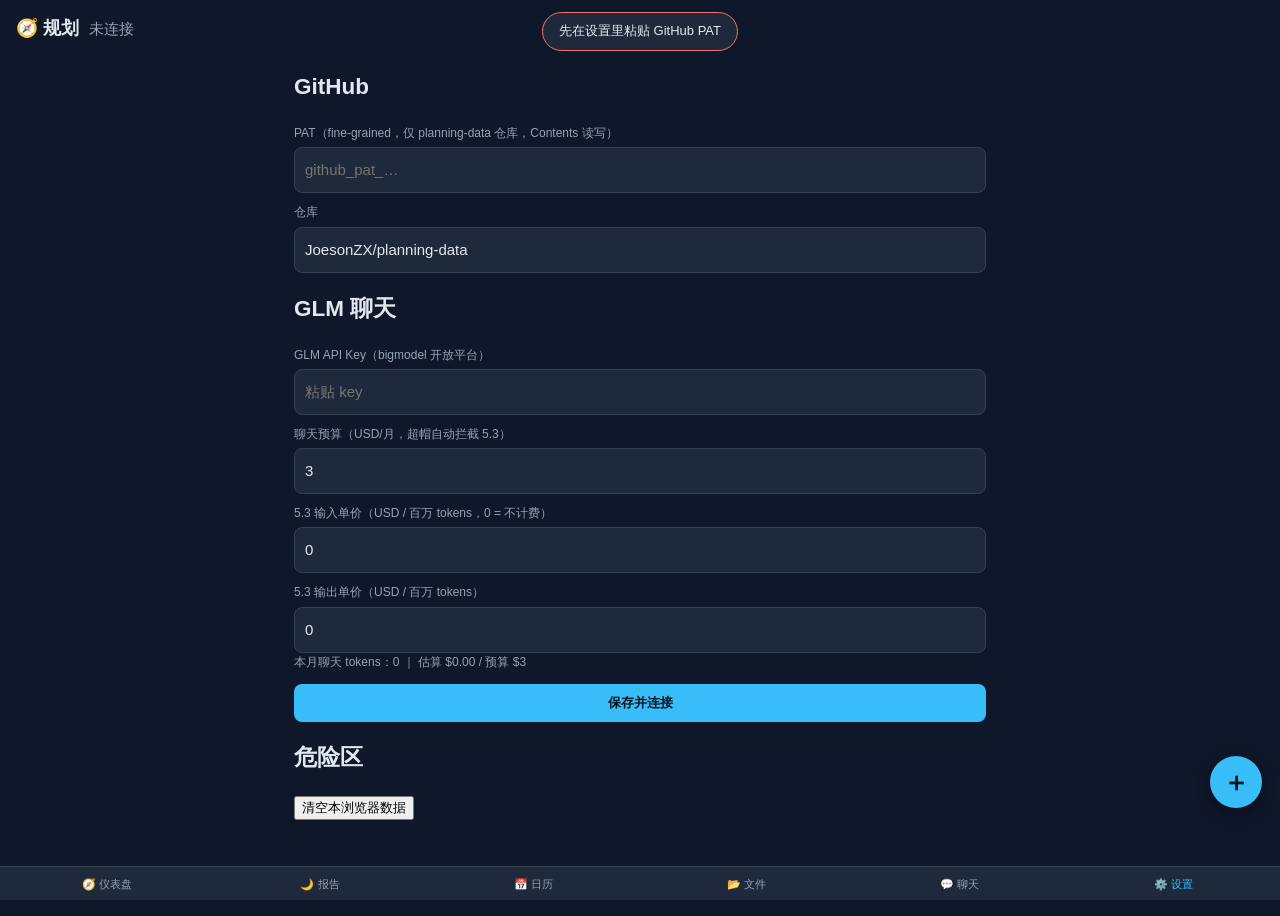
==== index.html @ 9f73b0a9 "planning-app v2: PWA frontend (dashboard/reports/calendar/files/inbox/chat, GitHub API data layer)" ====
<!DOCTYPE html>
<html lang="zh-CN">
<head>
<meta charset="utf-8">
<meta name="viewport" content="width=device-width, initial-scale=1, viewport-fit=cover">
<meta http-equiv="Content-Security-Policy"
      content="default-src 'self'; connect-src 'self' https://api.github.com https://open.bigmodel.cn; img-src 'self' data:; style-src 'self'; script-src 'self'">
<meta name="theme-color" content="#0f172a">
<link rel="manifest" href="manifest.webmanifest">
<link rel="icon" href="icons/icon-192.png">
<title>规划</title>
<link rel="stylesheet" href="style.css">
</head>
<body>
<header>
  <h1>🧭 规划</h1>
  <span id="conn" class="dim">未连接</span>
</header>

<main>
  <section id="view-dashboard" class="view"><div id="dash-body" class="md"></div></section>

  <section id="view-reports" class="view">
    <div id="report-chips"></div>
    <div id="report-body" class="md"></div>
  </section>

  <section id="view-calendar" class="view"><div id="cal-body"></div></section>

  <section id="view-files" class="view">
    <div id="file-list"></div>
  </section>

  <section id="view-chat" class="view chat">
    <div class="chat-bar">
      <select id="chat-model">
        <option value="glm-5.3">GLM-5.3</option>
        <option value="glm-5.3-flash">GLM-5.3-flash（免费）</option>
      </select>
      <label class="think"><input type="checkbox" id="chat-thinking"> 思考</label>
      <button id="chat-clear" class="mini">清空</button>
    </div>
    <div id="chat-usage" class="dim small"></div>
    <div id="chat-status" class="dim small"></div>
    <div id="chat-messages"></div>
    <div class="chat-input-row">
      <textarea id="chat-input" rows="1" placeholder="问点什么…（Enter 发送）"></textarea>
      <button id="chat-send">↑</button>
    </div>
  </section>

  <section id="view-settings" class="view">
    <h2>GitHub</h2>
    <label>PAT（fine-grained，仅 planning-data 仓库，Contents 读写）</label>
    <input id="set-pat" type="password" placeholder="github_pat_…">
    <label>仓库</label>
    <input id="set-repo" type="text">
    <h2>GLM 聊天</h2>
    <label>GLM API Key（bigmodel 开放平台）</label>
    <input id="set-glm" type="password" placeholder="粘贴 key">
    <label>聊天预算（USD/月，超帽自动拦截 5.3）</label>
    <input id="set-budget" type="number" step="0.5">
    <label>5.3 输入单价（USD / 百万 tokens，0 = 不计费）</label>
    <input id="set-pricein" type="number" step="0.001">
    <label>5.3 输出单价（USD / 百万 tokens）</label>
    <input id="set-priceout" type="number" step="0.001">
    <div id="set-usage" class="dim small"></div>
    <button id="btn-save-settings" class="primary">保存并连接</button>
    <h2>危险区</h2>
    <button id="btn-clear-local">清空本浏览器数据</button>
  </section>
</main>

<button id="fab" title="随手记">＋</button>

<div id="capture-sheet" class="sheet">
  <h3>随手记 → inbox</h3>
  <textarea id="capture-input" rows="3" placeholder="想到什么写什么，周日自动分拣"></textarea>
  <label class="row"><input type="checkbox" id="capture-task" checked> 任务格式（- [ ]）</label>
  <div class="row">
    <button id="capture-cancel">取消</button>
    <button id="capture-save" class="primary">记下</button>
  </div>
</div>

<div id="file-viewer" class="overlay">
  <div class="filebar">
    <button id="btn-close-file">←</button>
    <strong id="file-title"></strong>
    <button id="btn-edit">编辑</button>
  </div>
  <div id="file-body" class="md"></div>
  <textarea id="file-editor" rows="14" class="hidden"></textarea>
  <button id="btn-save" class="primary hidden">保存到 GitHub</button>
</div>

<div id="toast"></div>
<div id="loading"></div>

<nav>
  <button class="tab-btn active" data-tab="dashboard">🧭 仪表盘</button>
  <button class="tab-btn" data-tab="reports">🌙 报告</button>
  <button class="tab-btn" data-tab="calendar">📅 日历</button>
  <button class="tab-btn" data-tab="files">📂 文件</button>
  <button class="tab-btn" data-tab="chat">💬 聊天</button>
  <button class="tab-btn" data-tab="settings">⚙️ 设置</button>
</nav>

<script type="module" src="js/app.js"></script>
</body>
</html>
---- style.css ----
/* planning-app — 深色移动优先 */
:root {
  --bg: #0f172a; --card: #1e293b; --line: #334155;
  --fg: #e2e8f0; --dim: #94a3b8; --accent: #38bdf8; --ok: #4ade80;
}
* { box-sizing: border-box; -webkit-tap-highlight-color: transparent; }
body {
  margin: 0; background: var(--bg); color: var(--fg);
  font: 15px/1.6 -apple-system, "PingFang SC", "Microsoft YaHei", sans-serif;
  padding-bottom: 76px;
}
header {
  display: flex; align-items: baseline; gap: 10px;
  padding: 14px 16px 8px; position: sticky; top: 0; background: var(--bg); z-index: 5;
}
header h1 { font-size: 18px; margin: 0; }
main { padding: 0 14px 20px; max-width: 720px; margin: 0 auto; }
.view { display: none; }
.view.active { display: block; }
.dim { color: var(--dim); }
.small { font-size: 12px; }
.hidden { display: none !important; }

/* 底部导航 */
nav {
  position: fixed; bottom: 0; left: 0; right: 0; display: flex;
  background: var(--card); border-top: 1px solid var(--line);
  padding-bottom: env(safe-area-inset-bottom); z-index: 10;
}
.tab-btn {
  flex: 1; background: none; border: 0; color: var(--dim); font-size: 11px;
  padding: 10px 0 8px; cursor: pointer;
}
.tab-btn.active { color: var(--accent); }

/* md 渲染 */
.md h1 { font-size: 20px; border-bottom: 1px solid var(--line); padding-bottom: 8px; }
.md h2 { font-size: 17px; margin: 18px 0 6px; color: var(--accent); }
.md h3 { font-size: 15px; margin: 12px 0 4px; }
.md blockquote {
  margin: 8px 0; padding: 6px 12px; border-left: 3px solid var(--accent);
  background: var(--card); border-radius: 6px; color: var(--dim); font-size: 13px;
}
.md table { width: 100%; border-collapse: collapse; font-size: 13px; margin: 8px 0; }
.md th, .md td { border: 1px solid var(--line); padding: 4px 8px; }
.md code { background: var(--card); padding: 1px 5px; border-radius: 4px; font-size: 13px; }
.md a { color: var(--accent); }
.cb { display: flex; gap: 8px; align-items: flex-start; padding: 4px 0; cursor: pointer; }
.cb input { margin-top: 4px; accent-color: var(--ok); }
.cb .done { text-decoration: line-through; color: var(--dim); }
ul, ol { margin: 6px 0; padding-left: 22px; }

/* 报告 chips */
#report-chips { display: flex; gap: 8px; overflow-x: auto; padding: 10px 0; }
.chip {
  white-space: nowrap; background: var(--card); color: var(--fg);
  border: 1px solid var(--line); border-radius: 16px; padding: 6px 14px; font-size: 13px;
}
.chip.active { border-color: var(--accent); color: var(--accent); }

/* 日历 */
.cal-row {
  display: flex; gap: 10px; align-items: baseline; padding: 10px 4px;
  border-bottom: 1px solid var(--line);
}
.cal-row .rel { color: var(--accent); font-weight: 600; min-width: 52px; font-size: 13px; }
.cal-row .cal-text { flex: 1; font-size: 14px; }
.cal-row.past { opacity: 0.45; }
.cal-row.past .rel { color: var(--dim); }

/* 文件 */
#file-list h3 { margin: 16px 0 6px; font-size: 14px; color: var(--dim); }
.file-link {
  display: block; width: 100%; text-align: left; background: var(--card);
  border: 1px solid var(--line); border-radius: 8px; padding: 10px 12px;
  margin: 6px 0; color: var(--fg); font-size: 14px;
}
#file-viewer {
  display: none; position: fixed; inset: 0; background: var(--bg); z-index: 20;
  overflow-y: auto; padding: 12px 14px 90px;
}
#file-viewer.on { display: block; }
.filebar { display: flex; align-items: center; gap: 10px; margin-bottom: 10px; }
.filebar strong { flex: 1; font-size: 14px; }
#file-editor { width: 100%; background: var(--card); color: var(--fg);
  border: 1px solid var(--line); border-radius: 8px; padding: 10px; font: 13px/1.5 monospace; }

/* 聊天 */
.view.chat { display: none; }
.view.chat.active { display: flex; flex-direction: column; min-height: calc(100vh - 140px); }
.chat-bar { display: flex; gap: 10px; align-items: center; margin-bottom: 4px; }
.chat-bar select { background: var(--card); color: var(--fg); border: 1px solid var(--line);
  border-radius: 6px; padding: 4px; }
.think { font-size: 13px; color: var(--dim); display: flex; gap: 4px; align-items: center; }
#chat-messages { flex: 1; overflow-y: auto; padding: 8px 0; }
.msg { margin: 8px 0; display: flex; flex-direction: column; }
.msg.user { align-items: flex-end; }
.msg .bubble {
  background: var(--card); border-radius: 10px; padding: 8px 12px;
  max-width: 88%; font-size: 14px; white-space: pre-wrap;
}
.msg.assistant .bubble { border-left: 3px solid var(--accent); }
.mini { background: none; border: 1px solid var(--line); color: var(--dim);
  border-radius: 12px; font-size: 11px; padding: 2px 8px; margin-top: 4px; }
.chat-input-row { display: flex; gap: 8px; padding: 8px 0; }
#chat-input { flex: 1; background: var(--card); color: var(--fg); border: 1px solid var(--line);
  border-radius: 10px; padding: 10px; font: 14px/1.4 inherit; resize: none; }
#chat-send { width: 44px; border-radius: 10px; border: 0; background: var(--accent);
  color: #04141f; font-size: 18px; font-weight: 700; }

/* 表单 */
label { display: block; font-size: 12px; color: var(--dim); margin: 10px 0 4px; }
input[type="text"], input[type="password"], input[type="number"], textarea {
  width: 100%; background: var(--card); color: var(--fg);
  border: 1px solid var(--line); border-radius: 8px; padding: 10px; font: inherit;
}
button.primary {
  background: var(--accent); color: #04141f; font-weight: 700;
  border: 0; border-radius: 8px; padding: 10px 16px; margin-top: 12px; width: 100%;
}
.row { display: flex; gap: 10px; align-items: center; margin-top: 10px; }

/* FAB 与捕获面板 */
#fab {
  position: fixed; right: 18px; bottom: 92px; width: 52px; height: 52px;
  border-radius: 50%; border: 0; background: var(--accent); color: #04141f;
  font-size: 26px; font-weight: 700; z-index: 9; box-shadow: 0 4px 14px rgba(0,0,0,.4);
}
.sheet {
  display: none; position: fixed; left: 0; right: 0; bottom: 0; z-index: 15;
  background: var(--card); border-radius: 16px 16px 0 0; padding: 18px 16px 28px;
}
.sheet.on { display: block; }

/* toast 与 loading */
#toast {
  position: fixed; left: 50%; transform: translateX(-50%) translateY(-60px);
  top: 12px; background: var(--card); border: 1px solid var(--ok); color: var(--fg);
  padding: 8px 16px; border-radius: 20px; font-size: 13px; z-index: 30;
  transition: transform .25s; max-width: 90vw;
}
#toast.show { transform: translateX(-50%) translateY(0); }
#toast.err { border-color: #f87171; }
#loading {
  position: fixed; top: 0; left: 0; right: 0; height: 2px; z-index: 40;
  background: linear-gradient(90deg, transparent, var(--accent), transparent);
  background-size: 40% 100%; background-repeat: no-repeat;
  animation: slide 1s infinite linear; display: none;
}
#loading.on { display: block; }
@keyframes slide { from { background-position: -40% 0; } to { background-position: 140% 0; } }
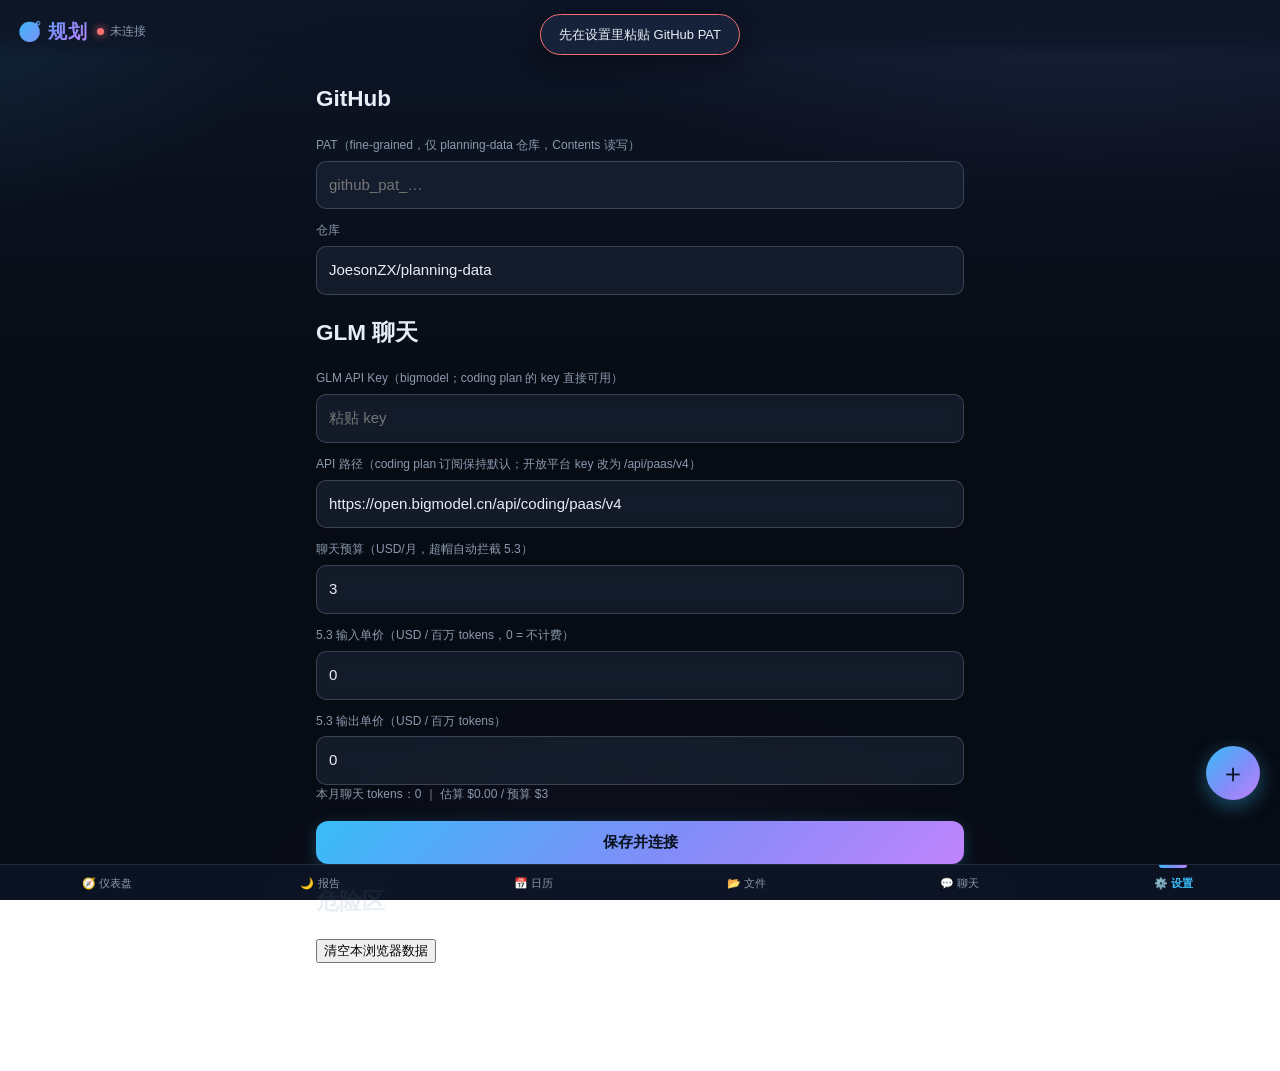
==== commit a97529d9: "v2.1: visual overhaul (glassmorphism), coding-plan API base URL setting, connection status" ====
--- a/index.html
+++ b/index.html
@@ -56,8 +56,10 @@
     <label>仓库</label>
     <input id="set-repo" type="text">
     <h2>GLM 聊天</h2>
-    <label>GLM API Key（bigmodel 开放平台）</label>
+    <label>GLM API Key（bigmodel；coding plan 的 key 直接可用）</label>
     <input id="set-glm" type="password" placeholder="粘贴 key">
+    <label>API 路径（coding plan 订阅保持默认；开放平台 key 改为 /api/paas/v4）</label>
+    <input id="set-glmbase" type="text">
     <label>聊天预算（USD/月，超帽自动拦截 5.3）</label>
     <input id="set-budget" type="number" step="0.5">
     <label>5.3 输入单价（USD / 百万 tokens，0 = 不计费）</label>
--- a/style.css
+++ b/style.css
@@ -1,151 +1,248 @@
-/* planning-app — 深色移动优先 */
+/* planning-app — 深色玻璃拟态 · 移动优先 */
 :root {
-  --bg: #0f172a; --card: #1e293b; --line: #334155;
-  --fg: #e2e8f0; --dim: #94a3b8; --accent: #38bdf8; --ok: #4ade80;
+  --bg0: #070b14; --bg1: #0d1526;
+  --card: rgba(30, 41, 59, 0.55); --card-solid: #16213a;
+  --line: rgba(148, 163, 184, 0.16); --line-strong: rgba(148, 163, 184, 0.3);
+  --fg: #e8edf5; --dim: #8b99ad;
+  --a1: #38bdf8; --a2: #818cf8; --a3: #c084fc;
+  --grad: linear-gradient(135deg, var(--a1), var(--a2) 55%, var(--a3));
+  --ok: #34d399; --bad: #f87171;
+  --r: 14px;
 }
 * { box-sizing: border-box; -webkit-tap-highlight-color: transparent; }
+html { scroll-behavior: smooth; }
 body {
-  margin: 0; background: var(--bg); color: var(--fg);
-  font: 15px/1.6 -apple-system, "PingFang SC", "Microsoft YaHei", sans-serif;
-  padding-bottom: 76px;
-}
+  margin: 0; color: var(--fg);
+  font: 15px/1.65 -apple-system, "PingFang SC", "Microsoft YaHei", sans-serif;
+  background:
+    radial-gradient(1000px 500px at 85% -10%, rgba(129, 140, 248, 0.14), transparent 60%),
+    radial-gradient(800px 420px at -10% 0%, rgba(56, 189, 248, 0.12), transparent 55%),
+    radial-gradient(700px 500px at 50% 110%, rgba(192, 132, 252, 0.08), transparent 60%),
+    linear-gradient(180deg, var(--bg1), var(--bg0) 45%);
+  background-attachment: fixed;
+  min-height: 100vh;
+  padding-bottom: 84px;
+  -webkit-font-smoothing: antialiased;
+}
+
+/* ---------- 头部 ---------- */
 header {
-  display: flex; align-items: baseline; gap: 10px;
-  padding: 14px 16px 8px; position: sticky; top: 0; background: var(--bg); z-index: 5;
-}
-header h1 { font-size: 18px; margin: 0; }
-main { padding: 0 14px 20px; max-width: 720px; margin: 0 auto; }
+  display: flex; align-items: center; gap: 10px;
+  padding: 16px 18px 10px; position: sticky; top: 0; z-index: 5;
+  background: linear-gradient(180deg, rgba(13, 21, 38, 0.95), rgba(13, 21, 38, 0.75) 70%, transparent);
+  backdrop-filter: blur(12px); -webkit-backdrop-filter: blur(12px);
+}
+header h1 {
+  font-size: 19px; margin: 0; letter-spacing: 0.5px;
+  background: var(--grad); -webkit-background-clip: text; background-clip: text; color: transparent;
+}
+#conn { font-size: 12px; display: flex; align-items: center; gap: 6px; }
+#conn::before {
+  content: ''; width: 7px; height: 7px; border-radius: 50%; background: var(--bad);
+  box-shadow: 0 0 8px var(--bad);
+}
+#conn.on { color: var(--ok); }
+#conn.on::before { background: var(--ok); box-shadow: 0 0 8px var(--ok); }
+
+/* ---------- 布局 ---------- */
+main { padding: 4px 16px 24px; max-width: 680px; margin: 0 auto; }
 .view { display: none; }
-.view.active { display: block; }
+.view.active { display: block; animation: fadeUp 0.25s ease; }
+.view.chat.active { display: flex; flex-direction: column; min-height: calc(100vh - 150px); }
 .dim { color: var(--dim); }
 .small { font-size: 12px; }
 .hidden { display: none !important; }
-
-/* 底部导航 */
+@keyframes fadeUp { from { opacity: 0; transform: translateY(6px); } to { opacity: 1; transform: none; } }
+
+/* ---------- md 渲染 ---------- */
+.md h1 {
+  font-size: 21px; margin: 6px 0 14px; padding-bottom: 10px;
+  border-bottom: 1px solid var(--line); letter-spacing: 0.3px;
+}
+.md h2 {
+  font-size: 16px; margin: 20px 0 8px; padding: 6px 12px;
+  background: linear-gradient(90deg, rgba(56, 189, 248, 0.12), transparent 80%);
+  border-left: 3px solid var(--a1); border-radius: 0 8px 8px 0;
+}
+.md h3 { font-size: 14px; margin: 12px 0 4px; color: var(--a1); }
+.md blockquote {
+  margin: 10px 0; padding: 8px 14px; font-size: 13px; color: var(--dim);
+  background: rgba(148, 163, 184, 0.06); border-radius: 10px;
+}
+.md table { width: 100%; border-collapse: collapse; font-size: 13px; margin: 10px 0; border-radius: 10px; overflow: hidden; }
+.md th { background: rgba(56, 189, 248, 0.1); color: var(--a1); font-weight: 600; }
+.md th, .md td { border: 1px solid var(--line); padding: 6px 10px; }
+.md tr:nth-child(even) td { background: rgba(148, 163, 184, 0.04); }
+.md code {
+  background: rgba(148, 163, 184, 0.12); padding: 1px 6px; border-radius: 5px;
+  font-size: 12.5px; font-family: ui-monospace, monospace; color: var(--a3);
+}
+.md a { color: var(--a1); text-decoration: none; border-bottom: 1px dashed rgba(56, 189, 248, 0.5); }
+.md p { margin: 8px 0; }
+.cb {
+  display: flex; gap: 10px; align-items: flex-start; padding: 7px 10px; margin: 3px 0;
+  cursor: pointer; border-radius: 10px; transition: background 0.15s;
+}
+.cb:hover { background: rgba(148, 163, 184, 0.07); }
+.cb input { margin-top: 4px; accent-color: var(--ok); width: 16px; height: 16px; flex: none; }
+.cb .done { text-decoration: line-through; color: var(--dim); }
+ul, ol { margin: 6px 0; padding-left: 22px; }
+li { margin: 3px 0; }
+
+/* ---------- 报告 chips ---------- */
+#report-chips { display: flex; gap: 8px; overflow-x: auto; padding: 12px 2px; scrollbar-width: none; }
+#report-chips::-webkit-scrollbar { display: none; }
+.chip {
+  white-space: nowrap; cursor: pointer; font-size: 13px; padding: 7px 16px;
+  background: var(--card); color: var(--fg); border: 1px solid var(--line-strong);
+  border-radius: 999px; transition: all 0.15s; backdrop-filter: blur(8px);
+}
+.chip.active {
+  background: var(--grad); color: #07101d; font-weight: 700; border-color: transparent;
+  box-shadow: 0 2px 12px rgba(56, 189, 248, 0.35);
+}
+
+/* ---------- 日历 ---------- */
+.cal-row {
+  display: flex; gap: 12px; align-items: center; padding: 12px 14px; margin: 8px 0;
+  background: var(--card); border: 1px solid var(--line); border-radius: var(--r);
+  backdrop-filter: blur(8px);
+}
+.cal-row .rel {
+  color: #07101d; font-weight: 800; font-size: 12px; min-width: 56px; text-align: center;
+  padding: 4px 0; border-radius: 8px; background: var(--grad); flex: none;
+}
+.cal-row .cal-text { flex: 1; font-size: 14px; }
+.cal-row .dim { font-size: 11px; flex: none; }
+.cal-row.past { opacity: 0.42; }
+.cal-row.past .rel { background: var(--line-strong); color: var(--dim); }
+
+/* ---------- 文件 ---------- */
+#file-list h3 { margin: 20px 0 8px; font-size: 13px; color: var(--dim); letter-spacing: 1px; }
+.file-link {
+  display: block; width: 100%; text-align: left; cursor: pointer;
+  background: var(--card); border: 1px solid var(--line); border-radius: 12px;
+  padding: 12px 14px; margin: 7px 0; color: var(--fg); font-size: 14px;
+  transition: border-color 0.15s, transform 0.1s; backdrop-filter: blur(8px);
+}
+.file-link:hover, .file-link:active { border-color: var(--a1); transform: translateY(-1px); }
+#file-viewer {
+  display: none; position: fixed; inset: 0; z-index: 20;
+  background: linear-gradient(180deg, var(--bg1), var(--bg0));
+  overflow-y: auto; padding: 12px 16px 90px;
+}
+#file-viewer.on { display: block; }
+.filebar { display: flex; align-items: center; gap: 10px; margin-bottom: 12px; position: sticky; top: 0; }
+.filebar strong { flex: 1; font-size: 13px; color: var(--dim); overflow: hidden; text-overflow: ellipsis; white-space: nowrap; }
+#file-editor {
+  width: 100%; background: var(--card-solid); color: var(--fg);
+  border: 1px solid var(--line-strong); border-radius: 12px; padding: 12px;
+  font: 13px/1.6 ui-monospace, monospace;
+}
+
+/* ---------- 聊天 ---------- */
+.chat-bar { display: flex; gap: 12px; align-items: center; margin-bottom: 6px; }
+.chat-bar select {
+  background: var(--card-solid); color: var(--fg); border: 1px solid var(--line-strong);
+  border-radius: 10px; padding: 6px 10px; font-size: 13px;
+}
+.think { font-size: 13px; color: var(--dim); display: flex; gap: 5px; align-items: center; margin: 0; }
+.think input { accent-color: var(--a1); }
+#chat-messages { flex: 1; overflow-y: auto; padding: 10px 0; }
+.msg { margin: 10px 0; display: flex; flex-direction: column; }
+.msg.user { align-items: flex-end; }
+.msg .bubble {
+  background: var(--card); border: 1px solid var(--line); border-radius: 4px 16px 16px 16px;
+  padding: 10px 14px; max-width: 90%; font-size: 14px; white-space: pre-wrap;
+  backdrop-filter: blur(8px);
+}
+.msg.user .bubble {
+  background: var(--grad); color: #07101d; font-weight: 500;
+  border: 0; border-radius: 16px 4px 16px 16px; white-space: pre-wrap;
+}
+.msg.assistant .bubble { border-left: 3px solid var(--a1); }
+.mini {
+  background: none; border: 1px solid var(--line-strong); color: var(--dim);
+  border-radius: 999px; font-size: 11px; padding: 3px 10px; margin-top: 5px; cursor: pointer;
+}
+.mini:active { color: var(--a1); border-color: var(--a1); }
+.chat-input-row { display: flex; gap: 8px; padding: 10px 0 4px; }
+#chat-input {
+  flex: 1; background: var(--card-solid); color: var(--fg); border: 1px solid var(--line-strong);
+  border-radius: 14px; padding: 11px 14px; font: 14px/1.4 inherit; resize: none;
+}
+#chat-input:focus, input:focus, textarea:focus, select:focus {
+  outline: none; border-color: var(--a1); box-shadow: 0 0 0 3px rgba(56, 189, 248, 0.15);
+}
+#chat-send {
+  width: 46px; border-radius: 14px; border: 0; cursor: pointer;
+  background: var(--grad); color: #07101d; font-size: 18px; font-weight: 800;
+}
+
+/* ---------- 表单 ---------- */
+label { display: block; font-size: 12px; color: var(--dim); margin: 12px 0 5px; }
+input[type="text"], input[type="password"], input[type="number"], textarea {
+  width: 100%; background: var(--card); color: var(--fg);
+  border: 1px solid var(--line-strong); border-radius: 10px; padding: 11px 12px; font: inherit;
+  backdrop-filter: blur(8px);
+}
+button.primary {
+  background: var(--grad); color: #07101d; font-weight: 800; cursor: pointer;
+  border: 0; border-radius: 12px; padding: 12px 18px; margin-top: 16px; width: 100%;
+  font-size: 15px; transition: transform 0.1s, box-shadow 0.15s;
+  box-shadow: 0 4px 16px rgba(56, 189, 248, 0.25);
+}
+button.primary:active { transform: scale(0.98); }
+.row { display: flex; gap: 10px; align-items: center; margin-top: 12px; }
+
+/* ---------- 底部导航 ---------- */
 nav {
   position: fixed; bottom: 0; left: 0; right: 0; display: flex;
-  background: var(--card); border-top: 1px solid var(--line);
+  background: rgba(13, 21, 38, 0.88); border-top: 1px solid var(--line);
+  backdrop-filter: blur(16px); -webkit-backdrop-filter: blur(16px);
   padding-bottom: env(safe-area-inset-bottom); z-index: 10;
+  max-width: 100%;
 }
 .tab-btn {
   flex: 1; background: none; border: 0; color: var(--dim); font-size: 11px;
-  padding: 10px 0 8px; cursor: pointer;
-}
-.tab-btn.active { color: var(--accent); }
-
-/* md 渲染 */
-.md h1 { font-size: 20px; border-bottom: 1px solid var(--line); padding-bottom: 8px; }
-.md h2 { font-size: 17px; margin: 18px 0 6px; color: var(--accent); }
-.md h3 { font-size: 15px; margin: 12px 0 4px; }
-.md blockquote {
-  margin: 8px 0; padding: 6px 12px; border-left: 3px solid var(--accent);
-  background: var(--card); border-radius: 6px; color: var(--dim); font-size: 13px;
-}
-.md table { width: 100%; border-collapse: collapse; font-size: 13px; margin: 8px 0; }
-.md th, .md td { border: 1px solid var(--line); padding: 4px 8px; }
-.md code { background: var(--card); padding: 1px 5px; border-radius: 4px; font-size: 13px; }
-.md a { color: var(--accent); }
-.cb { display: flex; gap: 8px; align-items: flex-start; padding: 4px 0; cursor: pointer; }
-.cb input { margin-top: 4px; accent-color: var(--ok); }
-.cb .done { text-decoration: line-through; color: var(--dim); }
-ul, ol { margin: 6px 0; padding-left: 22px; }
-
-/* 报告 chips */
-#report-chips { display: flex; gap: 8px; overflow-x: auto; padding: 10px 0; }
-.chip {
-  white-space: nowrap; background: var(--card); color: var(--fg);
-  border: 1px solid var(--line); border-radius: 16px; padding: 6px 14px; font-size: 13px;
-}
-.chip.active { border-color: var(--accent); color: var(--accent); }
-
-/* 日历 */
-.cal-row {
-  display: flex; gap: 10px; align-items: baseline; padding: 10px 4px;
-  border-bottom: 1px solid var(--line);
-}
-.cal-row .rel { color: var(--accent); font-weight: 600; min-width: 52px; font-size: 13px; }
-.cal-row .cal-text { flex: 1; font-size: 14px; }
-.cal-row.past { opacity: 0.45; }
-.cal-row.past .rel { color: var(--dim); }
-
-/* 文件 */
-#file-list h3 { margin: 16px 0 6px; font-size: 14px; color: var(--dim); }
-.file-link {
-  display: block; width: 100%; text-align: left; background: var(--card);
-  border: 1px solid var(--line); border-radius: 8px; padding: 10px 12px;
-  margin: 6px 0; color: var(--fg); font-size: 14px;
-}
-#file-viewer {
-  display: none; position: fixed; inset: 0; background: var(--bg); z-index: 20;
-  overflow-y: auto; padding: 12px 14px 90px;
-}
-#file-viewer.on { display: block; }
-.filebar { display: flex; align-items: center; gap: 10px; margin-bottom: 10px; }
-.filebar strong { flex: 1; font-size: 14px; }
-#file-editor { width: 100%; background: var(--card); color: var(--fg);
-  border: 1px solid var(--line); border-radius: 8px; padding: 10px; font: 13px/1.5 monospace; }
-
-/* 聊天 */
-.view.chat { display: none; }
-.view.chat.active { display: flex; flex-direction: column; min-height: calc(100vh - 140px); }
-.chat-bar { display: flex; gap: 10px; align-items: center; margin-bottom: 4px; }
-.chat-bar select { background: var(--card); color: var(--fg); border: 1px solid var(--line);
-  border-radius: 6px; padding: 4px; }
-.think { font-size: 13px; color: var(--dim); display: flex; gap: 4px; align-items: center; }
-#chat-messages { flex: 1; overflow-y: auto; padding: 8px 0; }
-.msg { margin: 8px 0; display: flex; flex-direction: column; }
-.msg.user { align-items: flex-end; }
-.msg .bubble {
-  background: var(--card); border-radius: 10px; padding: 8px 12px;
-  max-width: 88%; font-size: 14px; white-space: pre-wrap;
-}
-.msg.assistant .bubble { border-left: 3px solid var(--accent); }
-.mini { background: none; border: 1px solid var(--line); color: var(--dim);
-  border-radius: 12px; font-size: 11px; padding: 2px 8px; margin-top: 4px; }
-.chat-input-row { display: flex; gap: 8px; padding: 8px 0; }
-#chat-input { flex: 1; background: var(--card); color: var(--fg); border: 1px solid var(--line);
-  border-radius: 10px; padding: 10px; font: 14px/1.4 inherit; resize: none; }
-#chat-send { width: 44px; border-radius: 10px; border: 0; background: var(--accent);
-  color: #04141f; font-size: 18px; font-weight: 700; }
-
-/* 表单 */
-label { display: block; font-size: 12px; color: var(--dim); margin: 10px 0 4px; }
-input[type="text"], input[type="password"], input[type="number"], textarea {
-  width: 100%; background: var(--card); color: var(--fg);
-  border: 1px solid var(--line); border-radius: 8px; padding: 10px; font: inherit;
-}
-button.primary {
-  background: var(--accent); color: #04141f; font-weight: 700;
-  border: 0; border-radius: 8px; padding: 10px 16px; margin-top: 12px; width: 100%;
-}
-.row { display: flex; gap: 10px; align-items: center; margin-top: 10px; }
-
-/* FAB 与捕获面板 */
+  padding: 11px 0 9px; cursor: pointer; transition: color 0.15s; position: relative;
+}
+.tab-btn.active { color: var(--a1); font-weight: 600; }
+.tab-btn.active::before {
+  content: ''; position: absolute; top: 0; left: 50%; transform: translateX(-50%);
+  width: 28px; height: 3px; border-radius: 0 0 4px 4px; background: var(--grad);
+}
+
+/* ---------- FAB 与捕获面板 ---------- */
 #fab {
-  position: fixed; right: 18px; bottom: 92px; width: 52px; height: 52px;
-  border-radius: 50%; border: 0; background: var(--accent); color: #04141f;
-  font-size: 26px; font-weight: 700; z-index: 9; box-shadow: 0 4px 14px rgba(0,0,0,.4);
-}
+  position: fixed; right: 20px; bottom: 100px; width: 54px; height: 54px;
+  border-radius: 50%; border: 0; cursor: pointer; font-size: 26px; font-weight: 300;
+  background: var(--grad); color: #07101d; z-index: 9;
+  box-shadow: 0 6px 20px rgba(56, 189, 248, 0.4); transition: transform 0.12s;
+}
+#fab:active { transform: scale(0.92); }
 .sheet {
   display: none; position: fixed; left: 0; right: 0; bottom: 0; z-index: 15;
-  background: var(--card); border-radius: 16px 16px 0 0; padding: 18px 16px 28px;
-}
-.sheet.on { display: block; }
-
-/* toast 与 loading */
+  background: var(--card-solid); border-radius: 20px 20px 0 0; padding: 20px 18px 30px;
+  border-top: 1px solid var(--line-strong); box-shadow: 0 -10px 40px rgba(0, 0, 0, 0.5);
+}
+.sheet.on { display: block; animation: fadeUp 0.2s ease; }
+.sheet h3 { margin: 0 0 10px; }
+
+/* ---------- toast 与 loading ---------- */
 #toast {
-  position: fixed; left: 50%; transform: translateX(-50%) translateY(-60px);
-  top: 12px; background: var(--card); border: 1px solid var(--ok); color: var(--fg);
-  padding: 8px 16px; border-radius: 20px; font-size: 13px; z-index: 30;
-  transition: transform .25s; max-width: 90vw;
+  position: fixed; left: 50%; transform: translateX(-50%) translateY(-70px);
+  top: 14px; background: var(--card-solid); border: 1px solid var(--ok); color: var(--fg);
+  padding: 9px 18px; border-radius: 999px; font-size: 13px; z-index: 30;
+  transition: transform 0.25s; max-width: 92vw; box-shadow: 0 6px 24px rgba(0, 0, 0, 0.4);
 }
 #toast.show { transform: translateX(-50%) translateY(0); }
-#toast.err { border-color: #f87171; }
+#toast.err { border-color: var(--bad); }
 #loading {
-  position: fixed; top: 0; left: 0; right: 0; height: 2px; z-index: 40;
-  background: linear-gradient(90deg, transparent, var(--accent), transparent);
+  position: fixed; top: 0; left: 0; right: 0; height: 2px; z-index: 40; display: none;
+  background: linear-gradient(90deg, transparent, var(--a1), var(--a2), transparent);
   background-size: 40% 100%; background-repeat: no-repeat;
-  animation: slide 1s infinite linear; display: none;
+  animation: slide 1s infinite linear;
 }
 #loading.on { display: block; }
 @keyframes slide { from { background-position: -40% 0; } to { background-position: 140% 0; } }
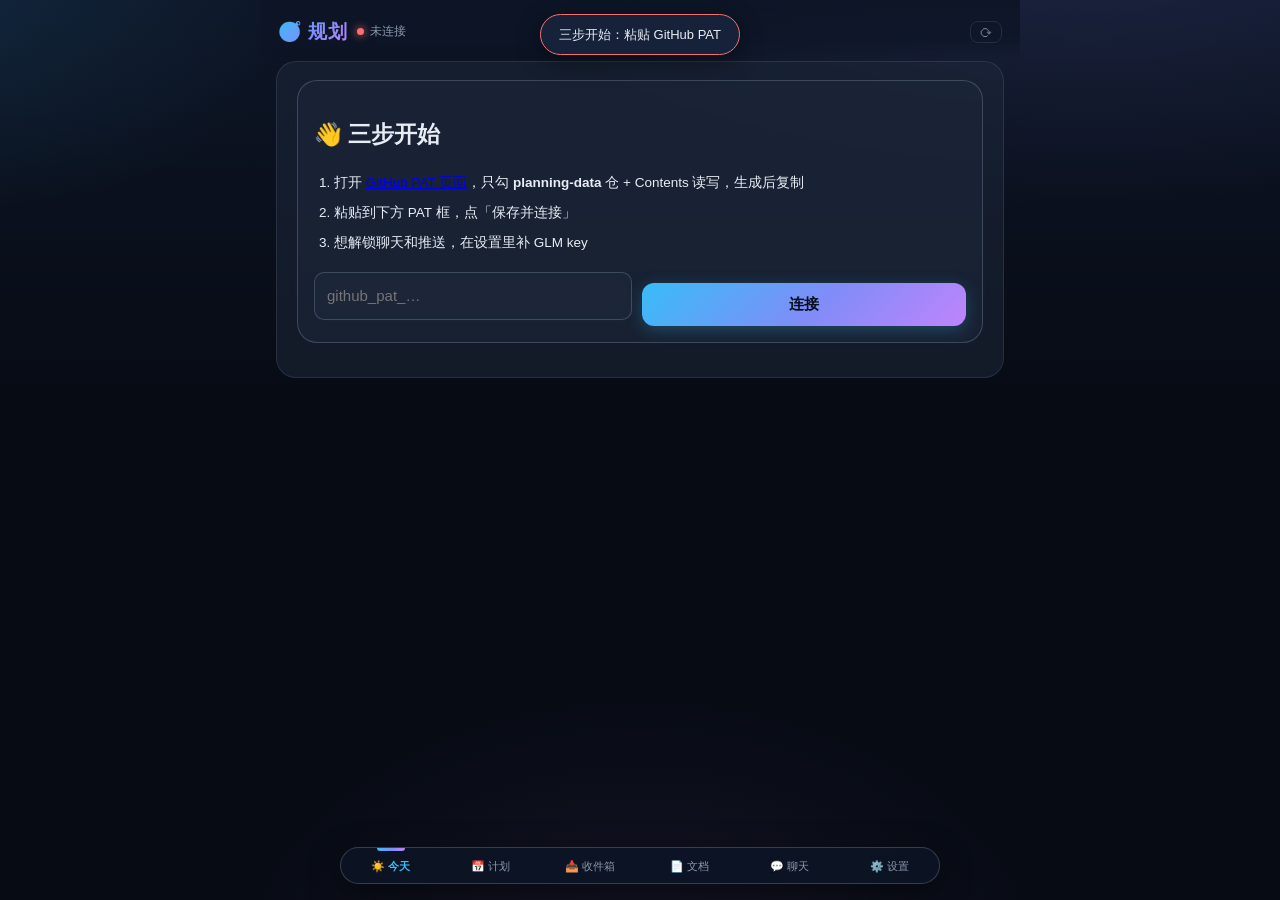
==== commit fdf4bdc9: "v3: task-centric frontend (today/plan/inbox views), push subscription, skeleton, shortcuts, PTR, off" ====
--- a/index.html
+++ b/index.html
@@ -5,7 +5,7 @@
 <meta name="viewport" content="width=device-width, initial-scale=1, viewport-fit=cover">
 <meta http-equiv="Content-Security-Policy"
       content="default-src 'self'; connect-src 'self' https://api.github.com https://open.bigmodel.cn; img-src 'self' data:; style-src 'self'; script-src 'self'">
-<meta name="theme-color" content="#0f172a">
+<meta name="theme-color" content="#0d1526">
 <link rel="manifest" href="manifest.webmanifest">
 <link rel="icon" href="icons/icon-192.png">
 <title>规划</title>
@@ -15,31 +15,63 @@
 <header>
   <h1>🧭 规划</h1>
   <span id="conn" class="dim">未连接</span>
+  <button id="btn-refresh" class="iconbtn" title="刷新 (r)">⟳</button>
 </header>
 
 <main>
-  <section id="view-dashboard" class="view"><div id="dash-body" class="md"></div></section>
-
-  <section id="view-reports" class="view">
-    <div id="report-chips"></div>
-    <div id="report-body" class="md"></div>
+  <!-- 今天 -->
+  <section id="view-today" class="view">
+    <div id="onboarding" class="hidden">
+      <h2>👋 三步开始</h2>
+      <ol class="steps">
+        <li>打开 <a href="https://github.com/settings/personal-access-tokens/new" target="_blank" rel="noopener">GitHub PAT 页面</a>，只勾 <b>planning-data</b> 仓 + Contents 读写，生成后复制</li>
+        <li>粘贴到下方 PAT 框，点「保存并连接」</li>
+        <li>想解锁聊天和推送，在设置里补 GLM key</li>
+      </ol>
+      <div class="row"><input id="ob-pat" type="password" placeholder="github_pat_…"><button id="ob-save" class="primary">连接</button></div>
+    </div>
+    <div id="today-body"></div>
   </section>
 
-  <section id="view-calendar" class="view"><div id="cal-body"></div></section>
+  <!-- 计划 -->
+  <section id="view-plan" class="view"><div id="plan-body"></div></section>
 
-  <section id="view-files" class="view">
-    <div id="file-list"></div>
+  <!-- 收件箱 -->
+  <section id="view-inbox" class="view">
+    <div class="capture-box">
+      <textarea id="inbox-input" rows="2" placeholder="想到什么写什么…（Enter 发送，Shift+Enter 换行）"></textarea>
+      <div class="row">
+        <label class="think"><input type="checkbox" id="inbox-task" checked> 任务格式</label>
+        <button id="inbox-send" class="primary">记下</button>
+      </div>
+    </div>
+    <div id="inbox-body"></div>
   </section>
 
+  <!-- 文档（报告 + 文件） -->
+  <section id="view-docs" class="view">
+    <div class="subtabs">
+      <button class="subtab active" data-doc="reports">报告</button>
+      <button class="subtab" data-doc="files">文件</button>
+    </div>
+    <div id="doc-reports">
+      <div id="report-chips"></div>
+      <div id="report-body" class="md"></div>
+    </div>
+    <div id="doc-files" class="hidden"><div id="file-list"></div></div>
+  </section>
+
+  <!-- 聊天 -->
   <section id="view-chat" class="view chat">
     <div class="chat-bar">
       <select id="chat-model">
         <option value="glm-5.3">GLM-5.3</option>
         <option value="glm-5.3-flash">GLM-5.3-flash（免费）</option>
       </select>
-      <label class="think"><input type="checkbox" id="chat-thinking"> 思考</label>
+      <label class="think"><input type="checkbox" id="chat-thinking" checked> 思考</label>
       <button id="chat-clear" class="mini">清空</button>
     </div>
+    <div id="chat-presets"></div>
     <div id="chat-usage" class="dim small"></div>
     <div id="chat-status" class="dim small"></div>
     <div id="chat-messages"></div>
@@ -49,61 +81,60 @@
     </div>
   </section>
 
+  <!-- 设置 -->
   <section id="view-settings" class="view">
     <h2>GitHub</h2>
-    <label>PAT（fine-grained，仅 planning-data 仓库，Contents 读写）</label>
+    <label>PAT（fine-grained，仅 planning-data 仓，Contents 读写）</label>
     <input id="set-pat" type="password" placeholder="github_pat_…">
     <label>仓库</label>
     <input id="set-repo" type="text">
+    <h2>推送</h2>
+    <div class="row"><button id="btn-push" class="primary">🔔 开启推送</button></div>
+    <p class="dim small">iOS 需先把本页「添加到主屏幕」再点。收到：每晚报告、周报、任务失败警报。关闭 = 再次点击。</p>
     <h2>GLM 聊天</h2>
-    <label>GLM API Key（bigmodel；coding plan 的 key 直接可用）</label>
+    <label>GLM API Key（coding plan 的 key 直接可用）</label>
     <input id="set-glm" type="password" placeholder="粘贴 key">
-    <label>API 路径（coding plan 订阅保持默认；开放平台 key 改为 /api/paas/v4）</label>
+    <label>API 路径（coding plan 保持默认）</label>
     <input id="set-glmbase" type="text">
-    <label>聊天预算（USD/月，超帽自动拦截 5.3）</label>
+    <label>聊天预算（USD/月）</label>
     <input id="set-budget" type="number" step="0.5">
-    <label>5.3 输入单价（USD / 百万 tokens，0 = 不计费）</label>
-    <input id="set-pricein" type="number" step="0.001">
-    <label>5.3 输出单价（USD / 百万 tokens）</label>
-    <input id="set-priceout" type="number" step="0.001">
+    <label>5.3 单价（USD/百万 tokens；输入 × 输出）</label>
+    <div class="row"><input id="set-pricein" type="number" step="0.001"><input id="set-priceout" type="number" step="0.001"></div>
     <div id="set-usage" class="dim small"></div>
     <button id="btn-save-settings" class="primary">保存并连接</button>
+    <details class="guide"><summary>📱 iPhone 配置与随手记快捷指令（10 分钟）</summary>
+      <ol class="steps small">
+        <li>Safari 打开本页 → 分享 → 「添加到主屏幕」（PWA 推送的前提）</li>
+        <li>快捷指令 App → 新建：①「获取文本」输入内容 ②「获取 URL 内容」：PUT <code>https://api.github.com/repos/你的仓/contents/inbox.md</code>（先 GET 取 sha 再 PUT，Authorization: Bearer 你的PAT）③每次运行自动追加到 inbox</li>
+        <li>可设为「共享表单」动作：任何 App 里分享文字 → 直达 inbox</li>
+      </ol>
+    </details>
     <h2>危险区</h2>
     <button id="btn-clear-local">清空本浏览器数据</button>
   </section>
 </main>
 
-<button id="fab" title="随手记">＋</button>
-
-<div id="capture-sheet" class="sheet">
-  <h3>随手记 → inbox</h3>
-  <textarea id="capture-input" rows="3" placeholder="想到什么写什么，周日自动分拣"></textarea>
-  <label class="row"><input type="checkbox" id="capture-task" checked> 任务格式（- [ ]）</label>
-  <div class="row">
-    <button id="capture-cancel">取消</button>
-    <button id="capture-save" class="primary">记下</button>
-  </div>
-</div>
-
 <div id="file-viewer" class="overlay">
   <div class="filebar">
     <button id="btn-close-file">←</button>
     <strong id="file-title"></strong>
-    <button id="btn-edit">编辑</button>
+    <button id="btn-preview" class="mini active">预览</button>
+    <button id="btn-edit" class="mini">编辑</button>
   </div>
   <div id="file-body" class="md"></div>
   <textarea id="file-editor" rows="14" class="hidden"></textarea>
   <button id="btn-save" class="primary hidden">保存到 GitHub</button>
 </div>
 
+<div id="ptr">下拉刷新</div>
 <div id="toast"></div>
 <div id="loading"></div>
 
 <nav>
-  <button class="tab-btn active" data-tab="dashboard">🧭 仪表盘</button>
-  <button class="tab-btn" data-tab="reports">🌙 报告</button>
-  <button class="tab-btn" data-tab="calendar">📅 日历</button>
-  <button class="tab-btn" data-tab="files">📂 文件</button>
+  <button class="tab-btn active" data-tab="today">☀️ 今天</button>
+  <button class="tab-btn" data-tab="plan">📅 计划</button>
+  <button class="tab-btn" data-tab="inbox">📥 收件箱</button>
+  <button class="tab-btn" data-tab="docs">📄 文档</button>
   <button class="tab-btn" data-tab="chat">💬 聊天</button>
   <button class="tab-btn" data-tab="settings">⚙️ 设置</button>
 </nav>
--- a/style.css
+++ b/style.css
@@ -1,13 +1,15 @@
-/* planning-app — 深色玻璃拟态 · 移动优先 */
+/* planning-app — 深色玻璃拟态 · 移动优先
+   Design tokens：间距 4/8/12/16/24/32 · 字号 11.5/12/13/14/15/17/21 · 语义色 6 */
 :root {
   --bg0: #070b14; --bg1: #0d1526;
   --card: rgba(30, 41, 59, 0.55); --card-solid: #16213a;
   --line: rgba(148, 163, 184, 0.16); --line-strong: rgba(148, 163, 184, 0.3);
-  --fg: #e8edf5; --dim: #8b99ad;
+  --fg: #e8edf5; --fg-strong: #f8fafc; --dim: #8b99ad;
   --a1: #38bdf8; --a2: #818cf8; --a3: #c084fc;
   --grad: linear-gradient(135deg, var(--a1), var(--a2) 55%, var(--a3));
-  --ok: #34d399; --bad: #f87171;
-  --r: 14px;
+  --ok: #34d399; --bad: #f87171; --warn: #fbbf24;
+  --r: 14px; --r-lg: 20px;
+  --s1: 4px; --s2: 8px; --s3: 12px; --s4: 16px; --s5: 24px; --s6: 32px;
 }
 * { box-sizing: border-box; -webkit-tap-highlight-color: transparent; }
 html { scroll-behavior: smooth; }
@@ -45,7 +47,15 @@
 #conn.on::before { background: var(--ok); box-shadow: 0 0 8px var(--ok); }
 
 /* ---------- 布局 ---------- */
-main { padding: 4px 16px 24px; max-width: 680px; margin: 0 auto; }
+main { padding: 4px 16px 110px; max-width: 760px; margin: 0 auto; }
+header { max-width: 760px; margin: 0 auto; }
+.view.active:not(.chat) {
+  background: var(--card); border: 1px solid var(--line); border-radius: 20px;
+  padding: 18px 20px; backdrop-filter: blur(10px); -webkit-backdrop-filter: blur(10px);
+}
+@media (max-width: 640px) {
+  .view.active:not(.chat) { background: none; border: 0; padding: 0; backdrop-filter: none; }
+}
 .view { display: none; }
 .view.active { display: block; animation: fadeUp 0.25s ease; }
 .view.chat.active { display: flex; flex-direction: column; min-height: calc(100vh - 150px); }
@@ -54,17 +64,23 @@
 .hidden { display: none !important; }
 @keyframes fadeUp { from { opacity: 0; transform: translateY(6px); } to { opacity: 1; transform: none; } }
 
-/* ---------- md 渲染 ---------- */
+/* ---------- md 渲染（阅读体验优先） ---------- */
+.md { font-size: 15px; line-height: 1.75; }
 .md h1 {
-  font-size: 21px; margin: 6px 0 14px; padding-bottom: 10px;
+  font-size: 21px; margin: 6px 0 16px; padding-bottom: 10px;
   border-bottom: 1px solid var(--line); letter-spacing: 0.3px;
 }
 .md h2 {
-  font-size: 16px; margin: 20px 0 8px; padding: 6px 12px;
+  font-size: 16px; margin: 30px 0 12px; padding: 7px 14px;
   background: linear-gradient(90deg, rgba(56, 189, 248, 0.12), transparent 80%);
-  border-left: 3px solid var(--a1); border-radius: 0 8px 8px 0;
-}
-.md h3 { font-size: 14px; margin: 12px 0 4px; color: var(--a1); }
+  border-left: 3px solid var(--a1); border-radius: 0 10px 10px 0;
+}
+.md h3 {
+  display: flex; align-items: center; gap: 10px;
+  font-size: 13px; margin: 24px 0 10px; color: var(--a1);
+  letter-spacing: 1.5px; font-weight: 700;
+}
+.md h3::after { content: ''; flex: 1; height: 1px; background: var(--line); }
 .md blockquote {
   margin: 10px 0; padding: 8px 14px; font-size: 13px; color: var(--dim);
   background: rgba(148, 163, 184, 0.06); border-radius: 10px;
@@ -77,17 +93,107 @@
   background: rgba(148, 163, 184, 0.12); padding: 1px 6px; border-radius: 5px;
   font-size: 12.5px; font-family: ui-monospace, monospace; color: var(--a3);
 }
+.md strong { color: #f8fafc; font-weight: 700; }
+.md em { color: var(--dim); font-style: normal; font-size: 11.5px; }
 .md a { color: var(--a1); text-decoration: none; border-bottom: 1px dashed rgba(56, 189, 248, 0.5); }
 .md p { margin: 8px 0; }
-.cb {
-  display: flex; gap: 10px; align-items: flex-start; padding: 7px 10px; margin: 3px 0;
-  cursor: pointer; border-radius: 10px; transition: background 0.15s;
-}
-.cb:hover { background: rgba(148, 163, 184, 0.07); }
-.cb input { margin-top: 4px; accent-color: var(--ok); width: 16px; height: 16px; flex: none; }
+.md hr { border: 0; border-top: 1px solid var(--line); margin: 18px 0; }
+
+/* 列表项 = 卡片：一眼一条，不再糊成一团 */
+.md ul { list-style: none; padding: 0; margin: 10px 0; }
+.md ul > li {
+  background: rgba(148, 163, 184, 0.055); border: 1px solid var(--line);
+  border-radius: 12px; padding: 11px 14px; margin: 8px 0;
+  transition: border-color 0.15s;
+}
+.md ul > li:hover { border-color: var(--line-strong); }
+.md ol { margin: 10px 0; padding-left: 24px; }
+.md ol > li { margin: 6px 0; }
+
+.cb { display: flex; gap: 10px; align-items: flex-start; padding: 0; margin: 0; cursor: pointer; }
+.md ul > li:has(> .cb) { padding: 8px 12px; }
+.cb input { margin-top: 5px; accent-color: var(--ok); width: 16px; height: 16px; flex: none; }
 .cb .done { text-decoration: line-through; color: var(--dim); }
-ul, ol { margin: 6px 0; padding-left: 22px; }
-li { margin: 3px 0; }
+.cb.static { cursor: default; }
+
+/* ---------- 任务中心组件 ---------- */
+.sec {
+  display: flex; align-items: center; gap: 10px;
+  font-size: 14px; margin: var(--s5) 0 var(--s3); color: var(--a1);
+  letter-spacing: 1px; font-weight: 700;
+}
+.sec::after { content: ''; flex: 1; height: 1px; background: var(--line); }
+.cards { display: flex; flex-direction: column; gap: var(--s2); }
+.card, .cards .cb {
+  background: rgba(148, 163, 184, 0.06); border: 1px solid var(--line);
+  border-radius: 12px; padding: 12px 14px; font-size: 14.5px; line-height: 1.65;
+}
+.card.warn { border-color: rgba(251, 191, 36, 0.35); background: rgba(251, 191, 36, 0.05); }
+.card em, .cb em { display: block; color: var(--dim); font-style: normal; font-size: 11.5px; margin-top: 2px; }
+.cards .cb input { margin-top: 4px; }
+.cards .cb { transition: border-color 0.15s, transform 0.1s; }
+.cards .cb:active { transform: scale(0.99); }
+
+/* 时间线 */
+.timeline { display: flex; flex-direction: column; margin: var(--s2) 0 var(--s4); }
+.trow { display: flex; gap: 12px; padding: 5px 0; position: relative; }
+.trow::before {
+  content: ''; position: absolute; left: 52px; top: 0; bottom: 0;
+  width: 1px; background: var(--line);
+}
+.trow b { color: var(--a1); font-size: 12.5px; min-width: 40px; text-align: right; font-weight: 600; }
+.trow span { color: var(--dim); font-size: 13px; padding-left: 14px; }
+
+/* 热力图 */
+.heatmap { display: grid; grid-template-rows: repeat(7, 1fr); grid-auto-flow: column; gap: 3px; margin-top: 8px; overflow-x: auto; padding-bottom: 4px; }
+.hcell { width: 13px; height: 13px; border-radius: 3px; background: rgba(148, 163, 184, 0.08); }
+.hcell.l1 { background: rgba(56, 189, 248, 0.3); }
+.hcell.l2 { background: rgba(56, 189, 248, 0.6); }
+.hcell.l3 { background: var(--a1); box-shadow: 0 0 6px rgba(56, 189, 248, 0.5); }
+.hcell.off { background: transparent; }
+.hcell.future { opacity: 0.25; }
+
+/* 骨架屏 */
+.skel {
+  height: 52px; border-radius: 12px; margin: 8px 0;
+  background: linear-gradient(90deg, rgba(148,163,184,0.06) 25%, rgba(148,163,184,0.14) 50%, rgba(148,163,184,0.06) 75%);
+  background-size: 200% 100%; animation: shimmer 1.2s infinite;
+}
+.skel.w70 { width: 70%; } .skel.w85 { width: 85%; } .skel.w60 { width: 60%; height: 20px; }
+@keyframes shimmer { from { background-position: 200% 0; } to { background-position: -200% 0; } }
+
+/* 空状态 / 首跑引导 / 步骤 */
+.empty { text-align: center; padding: 40px 10px; color: var(--dim); font-size: 14px; }
+.empty::before { font-size: 34px; display: block; margin-bottom: 8px; }
+.steps { padding-left: 20px; margin: 10px 0; }
+.steps li { margin: 8px 0; font-size: 13.5px; }
+#onboarding { background: var(--card); border: 1px solid var(--line-strong); border-radius: var(--r-lg); padding: var(--s4); margin-bottom: var(--s4); }
+.guide { margin-top: var(--s4); }
+.guide summary { cursor: pointer; color: var(--a1); font-size: 13px; }
+.guide ol { margin: 8px 0; }
+
+/* 子标签（文档视图） */
+.subtabs { display: flex; gap: 8px; margin: 10px 0; }
+.subtab {
+  background: var(--card); color: var(--dim); border: 1px solid var(--line);
+  border-radius: 999px; padding: 6px 18px; font-size: 13px; cursor: pointer;
+}
+.subtab.active { background: var(--grad); color: #07101d; font-weight: 700; border-color: transparent; }
+
+/* 收件箱 */
+.capture-box { background: var(--card); border: 1px solid var(--line); border-radius: var(--r-lg); padding: var(--s3); margin-bottom: var(--s4); }
+#inbox-input { width: 100%; background: var(--card-solid); color: var(--fg); border: 1px solid var(--line); border-radius: 10px; padding: 10px; font: inherit; resize: none; }
+.dayhead { color: var(--a1); font-size: 13.5px; letter-spacing: 1px; margin: 22px 0 8px; }
+
+/* 刷新按钮 / 下拉刷新指示 */
+.iconbtn { background: none; border: 1px solid var(--line); color: var(--dim); border-radius: 8px; padding: 2px 8px; cursor: pointer; margin-left: auto; font-size: 14px; }
+.iconbtn:active { color: var(--a1); border-color: var(--a1); }
+#ptr {
+  position: fixed; top: 8px; left: 50%; transform: translateX(-50%) translateY(-40px);
+  background: var(--card-solid); color: var(--dim); font-size: 12px;
+  padding: 5px 14px; border-radius: 999px; z-index: 35; transition: transform 0.2s;
+}
+#ptr.on { transform: translateX(-50%) translateY(0); }
 
 /* ---------- 报告 chips ---------- */
 #report-chips { display: flex; gap: 8px; overflow-x: auto; padding: 12px 2px; scrollbar-width: none; }
@@ -161,6 +267,17 @@
   border: 0; border-radius: 16px 4px 16px 16px; white-space: pre-wrap;
 }
 .msg.assistant .bubble { border-left: 3px solid var(--a1); }
+.reason { margin-top: 8px; border-top: 1px dashed var(--line-strong); padding-top: 6px; }
+.reason summary {
+  cursor: pointer; font-size: 11.5px; color: var(--dim); user-select: none;
+  letter-spacing: 0.5px;
+}
+.reason summary:hover { color: var(--a1); }
+.reason-body {
+  margin-top: 6px; font-size: 12.5px; line-height: 1.6; color: var(--dim);
+  white-space: pre-wrap; max-height: 280px; overflow-y: auto;
+  border-left: 2px solid var(--line); padding-left: 10px;
+}
 .mini {
   background: none; border: 1px solid var(--line-strong); color: var(--dim);
   border-radius: 999px; font-size: 11px; padding: 3px 10px; margin-top: 5px; cursor: pointer;
@@ -195,13 +312,13 @@
 button.primary:active { transform: scale(0.98); }
 .row { display: flex; gap: 10px; align-items: center; margin-top: 12px; }
 
-/* ---------- 底部导航 ---------- */
+/* ---------- 底部导航（悬浮胶囊） ---------- */
 nav {
-  position: fixed; bottom: 0; left: 0; right: 0; display: flex;
-  background: rgba(13, 21, 38, 0.88); border-top: 1px solid var(--line);
-  backdrop-filter: blur(16px); -webkit-backdrop-filter: blur(16px);
-  padding-bottom: env(safe-area-inset-bottom); z-index: 10;
-  max-width: 100%;
+  position: fixed; bottom: 16px; left: 50%; transform: translateX(-50%);
+  display: flex; width: min(600px, 94vw);
+  background: rgba(13, 21, 38, 0.82); border: 1px solid var(--line-strong);
+  border-radius: 999px; backdrop-filter: blur(18px); -webkit-backdrop-filter: blur(18px);
+  box-shadow: 0 10px 34px rgba(0, 0, 0, 0.45); z-index: 10; overflow: hidden;
 }
 .tab-btn {
   flex: 1; background: none; border: 0; color: var(--dim); font-size: 11px;
@@ -215,7 +332,7 @@
 
 /* ---------- FAB 与捕获面板 ---------- */
 #fab {
-  position: fixed; right: 20px; bottom: 100px; width: 54px; height: 54px;
+  position: fixed; right: max(20px, calc(50vw - 380px)); bottom: 100px; width: 54px; height: 54px;
   border-radius: 50%; border: 0; cursor: pointer; font-size: 26px; font-weight: 300;
   background: var(--grad); color: #07101d; z-index: 9;
   box-shadow: 0 6px 20px rgba(56, 189, 248, 0.4); transition: transform 0.12s;
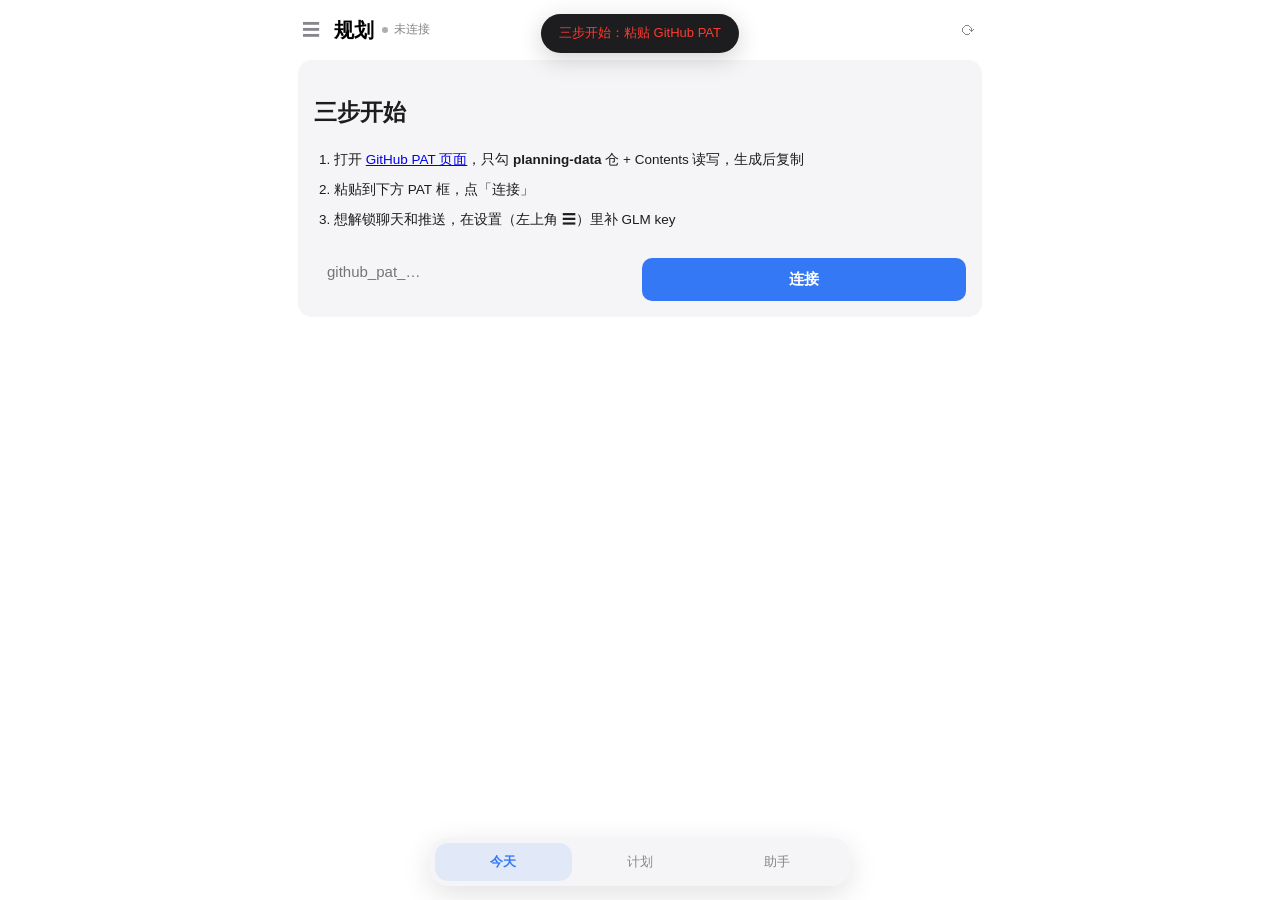
==== commit fbb0148b: "v6: 信息架构 3 tab（今天/计划/助手）+ 设置移左上角 + 报告文件并入计划子页 + 收件箱并入助手（一框双钮/Enter 记忆/乐观纸条/纸条删除）+ 15s 超时与提交三态 + Thin" ====
--- a/index.html
+++ b/index.html
@@ -5,7 +5,7 @@
 <meta name="viewport" content="width=device-width, initial-scale=1, viewport-fit=cover">
 <meta http-equiv="Content-Security-Policy"
       content="default-src 'self'; connect-src 'self' https://api.github.com https://open.bigmodel.cn; img-src 'self' data:; style-src 'self'; script-src 'self'">
-<meta name="theme-color" content="#0d1526">
+<meta name="theme-color" content="#ffffff">
 <link rel="manifest" href="manifest.webmanifest">
 <link rel="icon" href="icons/icon-192.png">
 <title>规划</title>
@@ -13,7 +13,8 @@
 </head>
 <body>
 <header>
-  <h1>🧭 规划</h1>
+  <button id="btn-settings" class="iconbtn" title="设置" aria-label="设置">☰</button>
+  <h1>规划</h1>
   <span id="conn" class="dim">未连接</span>
   <button id="btn-refresh" class="iconbtn" title="刷新 (r)">⟳</button>
 </header>
@@ -22,47 +23,34 @@
   <!-- 今天 -->
   <section id="view-today" class="view">
     <div id="onboarding" class="hidden">
-      <h2>👋 三步开始</h2>
+      <h2>三步开始</h2>
       <ol class="steps">
         <li>打开 <a href="https://github.com/settings/personal-access-tokens/new" target="_blank" rel="noopener">GitHub PAT 页面</a>，只勾 <b>planning-data</b> 仓 + Contents 读写，生成后复制</li>
-        <li>粘贴到下方 PAT 框，点「保存并连接」</li>
-        <li>想解锁聊天和推送，在设置里补 GLM key</li>
+        <li>粘贴到下方 PAT 框，点「连接」</li>
+        <li>想解锁聊天和推送，在设置（左上角 ☰）里补 GLM key</li>
       </ol>
       <div class="row"><input id="ob-pat" type="password" placeholder="github_pat_…"><button id="ob-save" class="primary">连接</button></div>
     </div>
     <div id="today-body"></div>
   </section>
 
-  <!-- 计划 -->
-  <section id="view-plan" class="view"><div id="plan-body"></div></section>
-
-  <!-- 收件箱 -->
-  <section id="view-inbox" class="view">
-    <div class="capture-box">
-      <textarea id="inbox-input" rows="2" placeholder="想到什么写什么…（Enter 发送，Shift+Enter 换行）"></textarea>
-      <div class="row">
-        <label class="think"><input type="checkbox" id="inbox-task" checked> 任务格式</label>
-        <button id="inbox-send" class="primary">记下</button>
-      </div>
-    </div>
-    <div id="inbox-body"></div>
-  </section>
-
-  <!-- 文档（报告 + 文件） -->
-  <section id="view-docs" class="view">
+  <!-- 计划（任务 / 报告 / 文件） -->
+  <section id="view-plan" class="view">
     <div class="subtabs">
-      <button class="subtab active" data-doc="reports">报告</button>
+      <button class="subtab active" data-doc="tasks">任务</button>
+      <button class="subtab" data-doc="reports">报告</button>
       <button class="subtab" data-doc="files">文件</button>
     </div>
-    <div id="doc-reports">
+    <div id="plan-tasks"><div id="plan-body"></div></div>
+    <div id="doc-reports" class="hidden">
       <div id="report-chips"></div>
       <div id="report-body" class="md"></div>
     </div>
     <div id="doc-files" class="hidden"><div id="file-list"></div></div>
   </section>
 
-  <!-- 聊天 -->
-  <section id="view-chat" class="view chat">
+  <!-- 助手（聊天 + 收件箱） -->
+  <section id="view-assistant" class="view chat">
     <div class="chat-bar">
       <select id="chat-model">
         <option value="glm-5.3">GLM-5.3</option>
@@ -75,44 +63,53 @@
     <div id="chat-usage" class="dim small"></div>
     <div id="chat-status" class="dim small"></div>
     <div id="chat-messages"></div>
+    <div id="inbox-strip-wrap" class="hidden">
+      <div id="inbox-strip"></div>
+      <div id="strip-detail" class="hidden"></div>
+    </div>
     <div class="chat-input-row">
-      <textarea id="chat-input" rows="1" placeholder="问点什么…（Enter 发送）"></textarea>
-      <button id="chat-send">↑</button>
+      <textarea id="chat-input" rows="1" placeholder="问点什么，或记一笔…"></textarea>
+      <button id="btn-note" disabled>记下</button>
+      <button id="chat-send" disabled title="提问">↑</button>
     </div>
   </section>
+</main>
 
-  <!-- 设置 -->
-  <section id="view-settings" class="view">
-    <h2>GitHub</h2>
-    <label>PAT（fine-grained，仅 planning-data 仓，Contents 读写）</label>
-    <input id="set-pat" type="password" placeholder="github_pat_…">
-    <label>仓库</label>
-    <input id="set-repo" type="text">
-    <h2>推送</h2>
-    <div class="row"><button id="btn-push" class="primary">🔔 开启推送</button></div>
-    <p class="dim small">iOS 需先把本页「添加到主屏幕」再点。收到：每晚报告、周报、任务失败警报。关闭 = 再次点击。</p>
-    <h2>GLM 聊天</h2>
-    <label>GLM API Key（coding plan 的 key 直接可用）</label>
-    <input id="set-glm" type="password" placeholder="粘贴 key">
-    <label>API 路径（coding plan 保持默认）</label>
-    <input id="set-glmbase" type="text">
-    <label>聊天预算（USD/月）</label>
-    <input id="set-budget" type="number" step="0.5">
-    <label>5.3 单价（USD/百万 tokens；输入 × 输出）</label>
-    <div class="row"><input id="set-pricein" type="number" step="0.001"><input id="set-priceout" type="number" step="0.001"></div>
-    <div id="set-usage" class="dim small"></div>
-    <button id="btn-save-settings" class="primary">保存并连接</button>
-    <details class="guide"><summary>📱 iPhone 配置与随手记快捷指令（10 分钟）</summary>
-      <ol class="steps small">
-        <li>Safari 打开本页 → 分享 → 「添加到主屏幕」（PWA 推送的前提）</li>
-        <li>快捷指令 App → 新建：①「获取文本」输入内容 ②「获取 URL 内容」：PUT <code>https://api.github.com/repos/你的仓/contents/inbox.md</code>（先 GET 取 sha 再 PUT，Authorization: Bearer 你的PAT）③每次运行自动追加到 inbox</li>
-        <li>可设为「共享表单」动作：任何 App 里分享文字 → 直达 inbox</li>
-      </ol>
-    </details>
-    <h2>危险区</h2>
-    <button id="btn-clear-local">清空本浏览器数据</button>
-  </section>
-</main>
+<!-- 设置（全屏 overlay，左上角 ☰ 进入） -->
+<div id="settings-view" class="overlay">
+  <div class="filebar">
+    <button id="btn-close-settings">←</button>
+    <strong>设置</strong>
+  </div>
+  <h2>GitHub</h2>
+  <label>PAT（fine-grained，仅 planning-data 仓，Contents 读写）</label>
+  <input id="set-pat" type="password" placeholder="github_pat_…">
+  <label>仓库</label>
+  <input id="set-repo" type="text">
+  <h2>推送</h2>
+  <div class="row"><button id="btn-push" class="primary">开启推送</button></div>
+  <p class="dim small">iOS 需先把本页「添加到主屏幕」再点。收到：每晚报告、周报、任务失败警报。关闭 = 再次点击。</p>
+  <h2>GLM 聊天</h2>
+  <label>GLM API Key（coding plan 的 key 直接可用）</label>
+  <input id="set-glm" type="password" placeholder="粘贴 key">
+  <label>API 路径（coding plan 保持默认）</label>
+  <input id="set-glmbase" type="text">
+  <label>聊天预算（USD/月）</label>
+  <input id="set-budget" type="number" step="0.5">
+  <label>5.3 单价（USD/百万 tokens；输入 × 输出）</label>
+  <div class="row"><input id="set-pricein" type="number" step="0.001"><input id="set-priceout" type="number" step="0.001"></div>
+  <div id="set-usage" class="dim small"></div>
+  <button id="btn-save-settings" class="primary">保存并连接</button>
+  <details class="guide"><summary>iPhone 配置与随手记快捷指令（10 分钟）</summary>
+    <ol class="steps small">
+      <li>Safari 打开本页 → 分享 → 「添加到主屏幕」（PWA 推送的前提）</li>
+      <li>快捷指令 App → 新建：①「获取文本」输入内容 ②「获取 URL 内容」：PUT <code>https://api.github.com/repos/你的仓/contents/inbox.md</code>（先 GET 取 sha 再 PUT，Authorization: Bearer 你的PAT）③每次运行自动追加到 inbox</li>
+      <li>可设为「共享表单」动作：任何 App 里分享文字 → 直达 inbox</li>
+    </ol>
+  </details>
+  <h2>危险区</h2>
+  <button id="btn-clear-local">清空本浏览器数据</button>
+</div>
 
 <div id="file-viewer" class="overlay">
   <div class="filebar">
@@ -131,12 +128,9 @@
 <div id="loading"></div>
 
 <nav>
-  <button class="tab-btn active" data-tab="today">☀️ 今天</button>
-  <button class="tab-btn" data-tab="plan">📅 计划</button>
-  <button class="tab-btn" data-tab="inbox">📥 收件箱</button>
-  <button class="tab-btn" data-tab="docs">📄 文档</button>
-  <button class="tab-btn" data-tab="chat">💬 聊天</button>
-  <button class="tab-btn" data-tab="settings">⚙️ 设置</button>
+  <button class="tab-btn active" data-tab="today">今天</button>
+  <button class="tab-btn" data-tab="plan">计划</button>
+  <button class="tab-btn" data-tab="assistant">助手</button>
 </nav>
 
 <script type="module" src="js/app.js"></script>
--- a/style.css
+++ b/style.css
@@ -1,365 +1,348 @@
-/* planning-app — 深色玻璃拟态 · 移动优先
-   Design tokens：间距 4/8/12/16/24/32 · 字号 11.5/12/13/14/15/17/21 · 语义色 6 */
+/* planning-app — Things 式极简白 · 深灰跟随系统 · 移动优先
+   原则：层级靠表面明度差与留白；--acc 只给交互态；零渐变零光晕零描边
+   v6（T4，ZCode 按 flash 两轮超时协议接管） */
+
 :root {
-  --bg0: #070b14; --bg1: #0d1526;
-  --card: rgba(30, 41, 59, 0.55); --card-solid: #16213a;
-  --line: rgba(148, 163, 184, 0.16); --line-strong: rgba(148, 163, 184, 0.3);
-  --fg: #e8edf5; --fg-strong: #f8fafc; --dim: #8b99ad;
-  --a1: #38bdf8; --a2: #818cf8; --a3: #c084fc;
-  --grad: linear-gradient(135deg, var(--a1), var(--a2) 55%, var(--a3));
-  --ok: #34d399; --bad: #f87171; --warn: #fbbf24;
-  --r: 14px; --r-lg: 20px;
+  --bg: #ffffff; --surface: #f5f5f7; --surface-2: #ebebf0; --surface-3: #e3e3e8;
+  --fg: #1d1d1f; --fg-strong: #000000; --dim: #86868b; --faint: #aeaeb2;
+  --line: rgba(0, 0, 0, 0.06); --line-strong: rgba(0, 0, 0, 0.12);
+  --acc: #3478f6; --acc-dim: rgba(52, 120, 246, 0.10);
+  --acc-fg: #ffffff;
+  --ok: #34c759; --bad: #ff3b30; --warn: #ff9500;
+  --ok-bg: rgba(52, 199, 89, 0.12); --bad-bg: rgba(255, 59, 48, 0.08);
+  --r: 10px; --r-lg: 14px;
   --s1: 4px; --s2: 8px; --s3: 12px; --s4: 16px; --s5: 24px; --s6: 32px;
+  color-scheme: light;
+}
+@media (prefers-color-scheme: dark) {
+  :root {
+    --bg: #1c1c1e; --surface: #242426; --surface-2: #2c2c2e; --surface-3: #3a3a3c;
+    --fg: #e5e5e7; --fg-strong: #ffffff; --dim: #98989f; --faint: #636368;
+    --line: rgba(255, 255, 255, 0.08); --line-strong: rgba(255, 255, 255, 0.16);
+    --acc: #409cff; --acc-dim: rgba(64, 156, 255, 0.16);
+    --ok-bg: rgba(52, 199, 89, 0.18); --bad-bg: rgba(255, 59, 48, 0.15);
+    color-scheme: dark;
+  }
 }
 * { box-sizing: border-box; -webkit-tap-highlight-color: transparent; }
 html { scroll-behavior: smooth; }
 body {
   margin: 0; color: var(--fg);
-  font: 15px/1.65 -apple-system, "PingFang SC", "Microsoft YaHei", sans-serif;
-  background:
-    radial-gradient(1000px 500px at 85% -10%, rgba(129, 140, 248, 0.14), transparent 60%),
-    radial-gradient(800px 420px at -10% 0%, rgba(56, 189, 248, 0.12), transparent 55%),
-    radial-gradient(700px 500px at 50% 110%, rgba(192, 132, 252, 0.08), transparent 60%),
-    linear-gradient(180deg, var(--bg1), var(--bg0) 45%);
-  background-attachment: fixed;
+  font: 15px/1.6 -apple-system, "PingFang SC", "Microsoft YaHei", sans-serif;
+  background: var(--bg);
   min-height: 100vh;
-  padding-bottom: 84px;
+  padding-bottom: 96px;
   -webkit-font-smoothing: antialiased;
 }
 
 /* ---------- 头部 ---------- */
 header {
-  display: flex; align-items: center; gap: 10px;
-  padding: 16px 18px 10px; position: sticky; top: 0; z-index: 5;
-  background: linear-gradient(180deg, rgba(13, 21, 38, 0.95), rgba(13, 21, 38, 0.75) 70%, transparent);
-  backdrop-filter: blur(12px); -webkit-backdrop-filter: blur(12px);
-}
-header h1 {
-  font-size: 19px; margin: 0; letter-spacing: 0.5px;
-  background: var(--grad); -webkit-background-clip: text; background-clip: text; color: transparent;
-}
-#conn { font-size: 12px; display: flex; align-items: center; gap: 6px; }
-#conn::before {
-  content: ''; width: 7px; height: 7px; border-radius: 50%; background: var(--bad);
-  box-shadow: 0 0 8px var(--bad);
-}
+  display: flex; align-items: center; gap: 8px;
+  padding: 14px 16px 10px; position: sticky; top: 0; z-index: 5;
+  background: var(--bg);
+  max-width: 720px; margin: 0 auto;
+}
+header h1 { font-size: 20px; margin: 0; font-weight: 700; color: var(--fg-strong); letter-spacing: 0.2px; }
+#conn { font-size: 12px; display: flex; align-items: center; gap: 6px; color: var(--dim); }
+#conn::before { content: ''; width: 6px; height: 6px; border-radius: 50%; background: var(--faint); }
 #conn.on { color: var(--ok); }
-#conn.on::before { background: var(--ok); box-shadow: 0 0 8px var(--ok); }
+#conn.on::before { background: var(--ok); }
+.iconbtn {
+  background: none; border: 0; color: var(--dim); border-radius: 8px;
+  padding: 4px 8px; cursor: pointer; font-size: 16px;
+}
+.iconbtn:active { color: var(--acc); background: var(--acc-dim); }
+#btn-refresh { margin-left: auto; }
 
 /* ---------- 布局 ---------- */
-main { padding: 4px 16px 110px; max-width: 760px; margin: 0 auto; }
-header { max-width: 760px; margin: 0 auto; }
-.view.active:not(.chat) {
-  background: var(--card); border: 1px solid var(--line); border-radius: 20px;
-  padding: 18px 20px; backdrop-filter: blur(10px); -webkit-backdrop-filter: blur(10px);
-}
-@media (max-width: 640px) {
-  .view.active:not(.chat) { background: none; border: 0; padding: 0; backdrop-filter: none; }
-}
+main { padding: 2px 16px 120px; max-width: 720px; margin: 0 auto; }
+.view.active:not(.chat) { padding: 2px 2px 0; }
 .view { display: none; }
-.view.active { display: block; animation: fadeUp 0.25s ease; }
-.view.chat.active { display: flex; flex-direction: column; min-height: calc(100vh - 150px); }
+.view.active { display: block; animation: fadeUp 0.2s ease; }
+.view.chat.active { display: flex; flex-direction: column; height: calc(100dvh - 175px); }
+.view.chat.active #chat-messages { flex: 1; min-height: 0; }
 .dim { color: var(--dim); }
 .small { font-size: 12px; }
 .hidden { display: none !important; }
-@keyframes fadeUp { from { opacity: 0; transform: translateY(6px); } to { opacity: 1; transform: none; } }
-
-/* ---------- md 渲染（阅读体验优先） ---------- */
-.md { font-size: 15px; line-height: 1.75; }
-.md h1 {
-  font-size: 21px; margin: 6px 0 16px; padding-bottom: 10px;
-  border-bottom: 1px solid var(--line); letter-spacing: 0.3px;
-}
-.md h2 {
-  font-size: 16px; margin: 30px 0 12px; padding: 7px 14px;
-  background: linear-gradient(90deg, rgba(56, 189, 248, 0.12), transparent 80%);
-  border-left: 3px solid var(--a1); border-radius: 0 10px 10px 0;
-}
-.md h3 {
-  display: flex; align-items: center; gap: 10px;
-  font-size: 13px; margin: 24px 0 10px; color: var(--a1);
-  letter-spacing: 1.5px; font-weight: 700;
-}
-.md h3::after { content: ''; flex: 1; height: 1px; background: var(--line); }
+@keyframes fadeUp { from { opacity: 0; transform: translateY(4px); } to { opacity: 1; transform: none; } }
+
+/* ---------- md 渲染 ---------- */
+.md { font-size: 15px; line-height: 1.7; }
+.md h1 { font-size: 20px; margin: 4px 0 14px; padding-bottom: 10px; border-bottom: 1px solid var(--line); color: var(--fg-strong); font-weight: 700; }
+.md h2 { font-size: 16.5px; margin: 26px 0 10px; color: var(--fg-strong); font-weight: 700; }
+.md h3 { font-size: 12px; margin: 20px 0 8px; color: var(--faint); letter-spacing: 1.6px; font-weight: 650; }
 .md blockquote {
   margin: 10px 0; padding: 8px 14px; font-size: 13px; color: var(--dim);
-  background: rgba(148, 163, 184, 0.06); border-radius: 10px;
-}
-.md table { width: 100%; border-collapse: collapse; font-size: 13px; margin: 10px 0; border-radius: 10px; overflow: hidden; }
-.md th { background: rgba(56, 189, 248, 0.1); color: var(--a1); font-weight: 600; }
-.md th, .md td { border: 1px solid var(--line); padding: 6px 10px; }
-.md tr:nth-child(even) td { background: rgba(148, 163, 184, 0.04); }
-.md code {
-  background: rgba(148, 163, 184, 0.12); padding: 1px 6px; border-radius: 5px;
-  font-size: 12.5px; font-family: ui-monospace, monospace; color: var(--a3);
-}
-.md strong { color: #f8fafc; font-weight: 700; }
-.md em { color: var(--dim); font-style: normal; font-size: 11.5px; }
-.md a { color: var(--a1); text-decoration: none; border-bottom: 1px dashed rgba(56, 189, 248, 0.5); }
+  background: var(--surface); border-left: 2px solid var(--line-strong); border-radius: 0 8px 8px 0;
+}
+.md table { width: 100%; border-collapse: collapse; font-size: 13px; margin: 10px 0; }
+.md th { color: var(--dim); font-weight: 600; text-align: left; border-bottom: 1px solid var(--line-strong); }
+.md td { border-bottom: 1px solid var(--line); padding: 7px 10px; }
+.md code { background: var(--surface-2); padding: 1px 6px; border-radius: 5px; font-size: 12.5px; font-family: ui-monospace, monospace; color: var(--acc); }
+.md strong { color: var(--fg-strong); font-weight: 650; }
+.md em { color: var(--faint); font-style: normal; font-size: 11.5px; }
+.md a { color: var(--acc); text-decoration: none; }
+.md a:hover { text-decoration: underline; }
 .md p { margin: 8px 0; }
 .md hr { border: 0; border-top: 1px solid var(--line); margin: 18px 0; }
 
-/* 列表项 = 卡片：一眼一条，不再糊成一团 */
 .md ul { list-style: none; padding: 0; margin: 10px 0; }
-.md ul > li {
-  background: rgba(148, 163, 184, 0.055); border: 1px solid var(--line);
-  border-radius: 12px; padding: 11px 14px; margin: 8px 0;
-  transition: border-color 0.15s;
-}
-.md ul > li:hover { border-color: var(--line-strong); }
+.md ul > li { background: var(--surface); border-radius: var(--r); padding: 11px 14px; margin: 6px 0; }
 .md ol { margin: 10px 0; padding-left: 24px; }
 .md ol > li { margin: 6px 0; }
 
 .cb { display: flex; gap: 10px; align-items: flex-start; padding: 0; margin: 0; cursor: pointer; }
-.md ul > li:has(> .cb) { padding: 8px 12px; }
-.cb input { margin-top: 5px; accent-color: var(--ok); width: 16px; height: 16px; flex: none; }
-.cb .done { text-decoration: line-through; color: var(--dim); }
+.md ul > li:has(> .cb) { padding: 9px 12px; }
+.cb input { margin-top: 4px; accent-color: var(--ok); width: 17px; height: 17px; flex: none; }
+.cb .done { text-decoration: line-through; color: var(--faint); }
 .cb.static { cursor: default; }
 
-/* ---------- 任务中心组件 ---------- */
+/* ---------- 任务组件 ---------- */
 .sec {
   display: flex; align-items: center; gap: 10px;
-  font-size: 14px; margin: var(--s5) 0 var(--s3); color: var(--a1);
-  letter-spacing: 1px; font-weight: 700;
+  font-size: 12px; margin: var(--s5) 2px var(--s3); color: var(--dim);
+  letter-spacing: 1.8px; font-weight: 650;
 }
 .sec::after { content: ''; flex: 1; height: 1px; background: var(--line); }
-.cards { display: flex; flex-direction: column; gap: var(--s2); }
+.cards { display: flex; flex-direction: column; gap: 6px; }
 .card, .cards .cb {
-  background: rgba(148, 163, 184, 0.06); border: 1px solid var(--line);
-  border-radius: 12px; padding: 12px 14px; font-size: 14.5px; line-height: 1.65;
-}
-.card.warn { border-color: rgba(251, 191, 36, 0.35); background: rgba(251, 191, 36, 0.05); }
-.card em, .cb em { display: block; color: var(--dim); font-style: normal; font-size: 11.5px; margin-top: 2px; }
-.cards .cb input { margin-top: 4px; }
-.cards .cb { transition: border-color 0.15s, transform 0.1s; }
-.cards .cb:active { transform: scale(0.99); }
+  background: var(--surface); border-radius: var(--r); padding: 12px 14px;
+  font-size: 14.5px; line-height: 1.6;
+}
+.cards .cb { flex-wrap: wrap; }
+.cards .cb > span { flex: 1 1 0; min-width: 0; }
+.cards .cb input { flex: none; }
+.cards .cb em, .card em { flex-basis: 100%; display: block; color: var(--faint); font-style: normal; font-size: 11.5px; margin-top: 3px; }
+.cards .cb:hover { background: var(--surface-2); }
+.cards .cb:active { background: var(--surface-3); }
+.card.warn { background: rgba(255, 149, 0, 0.08); }
 
 /* 时间线 */
 .timeline { display: flex; flex-direction: column; margin: var(--s2) 0 var(--s4); }
 .trow { display: flex; gap: 12px; padding: 5px 0; position: relative; }
-.trow::before {
-  content: ''; position: absolute; left: 52px; top: 0; bottom: 0;
-  width: 1px; background: var(--line);
-}
-.trow b { color: var(--a1); font-size: 12.5px; min-width: 40px; text-align: right; font-weight: 600; }
+.trow::before { content: ''; position: absolute; left: 52px; top: 0; bottom: 0; width: 1px; background: var(--line); }
+.trow b { color: var(--dim); font-size: 12.5px; min-width: 40px; text-align: right; font-weight: 600; font-variant-numeric: tabular-nums; }
 .trow span { color: var(--dim); font-size: 13px; padding-left: 14px; }
 
 /* 热力图 */
 .heatmap { display: grid; grid-template-rows: repeat(7, 1fr); grid-auto-flow: column; gap: 3px; margin-top: 8px; overflow-x: auto; padding-bottom: 4px; }
-.hcell { width: 13px; height: 13px; border-radius: 3px; background: rgba(148, 163, 184, 0.08); }
-.hcell.l1 { background: rgba(56, 189, 248, 0.3); }
-.hcell.l2 { background: rgba(56, 189, 248, 0.6); }
-.hcell.l3 { background: var(--a1); box-shadow: 0 0 6px rgba(56, 189, 248, 0.5); }
+.hcell { width: 13px; height: 13px; border-radius: 3px; background: var(--surface-2); }
+.hcell.l1 { background: rgba(52, 120, 246, 0.28); }
+.hcell.l2 { background: rgba(52, 120, 246, 0.55); }
+.hcell.l3 { background: var(--acc); }
 .hcell.off { background: transparent; }
-.hcell.future { opacity: 0.25; }
+.hcell.future { opacity: 0.3; }
 
 /* 骨架屏 */
 .skel {
-  height: 52px; border-radius: 12px; margin: 8px 0;
-  background: linear-gradient(90deg, rgba(148,163,184,0.06) 25%, rgba(148,163,184,0.14) 50%, rgba(148,163,184,0.06) 75%);
+  height: 52px; border-radius: var(--r); margin: 8px 0;
+  background: linear-gradient(90deg, var(--surface) 25%, var(--surface-2) 50%, var(--surface) 75%);
   background-size: 200% 100%; animation: shimmer 1.2s infinite;
 }
 .skel.w70 { width: 70%; } .skel.w85 { width: 85%; } .skel.w60 { width: 60%; height: 20px; }
 @keyframes shimmer { from { background-position: 200% 0; } to { background-position: -200% 0; } }
 
-/* 空状态 / 首跑引导 / 步骤 */
-.empty { text-align: center; padding: 40px 10px; color: var(--dim); font-size: 14px; }
-.empty::before { font-size: 34px; display: block; margin-bottom: 8px; }
+/* 空状态 / 引导 */
+.empty { text-align: center; padding: 44px 10px; color: var(--dim); font-size: 14px; }
+.empty::before { font-size: 30px; display: block; margin-bottom: 10px; }
 .steps { padding-left: 20px; margin: 10px 0; }
 .steps li { margin: 8px 0; font-size: 13.5px; }
-#onboarding { background: var(--card); border: 1px solid var(--line-strong); border-radius: var(--r-lg); padding: var(--s4); margin-bottom: var(--s4); }
+#onboarding { background: var(--surface); border-radius: var(--r-lg); padding: var(--s4); margin-bottom: var(--s4); }
 .guide { margin-top: var(--s4); }
-.guide summary { cursor: pointer; color: var(--a1); font-size: 13px; }
+.guide summary { cursor: pointer; color: var(--acc); font-size: 13px; }
 .guide ol { margin: 8px 0; }
 
-/* 子标签（文档视图） */
-.subtabs { display: flex; gap: 8px; margin: 10px 0; }
-.subtab {
-  background: var(--card); color: var(--dim); border: 1px solid var(--line);
-  border-radius: 999px; padding: 6px 18px; font-size: 13px; cursor: pointer;
-}
-.subtab.active { background: var(--grad); color: #07101d; font-weight: 700; border-color: transparent; }
-
-/* 收件箱 */
-.capture-box { background: var(--card); border: 1px solid var(--line); border-radius: var(--r-lg); padding: var(--s3); margin-bottom: var(--s4); }
-#inbox-input { width: 100%; background: var(--card-solid); color: var(--fg); border: 1px solid var(--line); border-radius: 10px; padding: 10px; font: inherit; resize: none; }
-.dayhead { color: var(--a1); font-size: 13.5px; letter-spacing: 1px; margin: 22px 0 8px; }
-
-/* 刷新按钮 / 下拉刷新指示 */
-.iconbtn { background: none; border: 1px solid var(--line); color: var(--dim); border-radius: 8px; padding: 2px 8px; cursor: pointer; margin-left: auto; font-size: 14px; }
-.iconbtn:active { color: var(--a1); border-color: var(--a1); }
-#ptr {
-  position: fixed; top: 8px; left: 50%; transform: translateX(-50%) translateY(-40px);
-  background: var(--card-solid); color: var(--dim); font-size: 12px;
-  padding: 5px 14px; border-radius: 999px; z-index: 35; transition: transform 0.2s;
-}
-#ptr.on { transform: translateX(-50%) translateY(0); }
+/* 子标签 */
+.subtabs { display: flex; gap: 6px; margin: 10px 0; }
+.subtab { background: none; color: var(--dim); border: 0; border-radius: 999px; padding: 7px 16px; font-size: 13px; cursor: pointer; }
+.subtab.active { background: var(--acc-dim); color: var(--acc); font-weight: 650; }
+
+/* 收件箱（并入助手，历史选择器占位保留） */
+.capture-box { background: var(--surface); border-radius: var(--r-lg); padding: var(--s3); margin-bottom: var(--s4); }
+.dayhead { color: var(--fg-strong); font-size: 13px; letter-spacing: 0.5px; margin: 22px 0 8px; font-weight: 650; }
 
 /* ---------- 报告 chips ---------- */
-#report-chips { display: flex; gap: 8px; overflow-x: auto; padding: 12px 2px; scrollbar-width: none; }
+#report-chips { display: flex; gap: 6px; overflow-x: auto; padding: 12px 2px; scrollbar-width: none; }
 #report-chips::-webkit-scrollbar { display: none; }
-.chip {
-  white-space: nowrap; cursor: pointer; font-size: 13px; padding: 7px 16px;
-  background: var(--card); color: var(--fg); border: 1px solid var(--line-strong);
-  border-radius: 999px; transition: all 0.15s; backdrop-filter: blur(8px);
-}
-.chip.active {
-  background: var(--grad); color: #07101d; font-weight: 700; border-color: transparent;
-  box-shadow: 0 2px 12px rgba(56, 189, 248, 0.35);
-}
+.chip { white-space: nowrap; cursor: pointer; font-size: 12.5px; padding: 6px 14px; background: none; color: var(--dim); border: 0; border-radius: 999px; }
+.chip.active { background: var(--acc-dim); color: var(--acc); font-weight: 650; }
 
 /* ---------- 日历 ---------- */
-.cal-row {
-  display: flex; gap: 12px; align-items: center; padding: 12px 14px; margin: 8px 0;
-  background: var(--card); border: 1px solid var(--line); border-radius: var(--r);
-  backdrop-filter: blur(8px);
-}
-.cal-row .rel {
-  color: #07101d; font-weight: 800; font-size: 12px; min-width: 56px; text-align: center;
-  padding: 4px 0; border-radius: 8px; background: var(--grad); flex: none;
-}
+.cal-row { display: flex; gap: 12px; align-items: center; padding: 12px 14px; margin: 6px 0; background: var(--surface); border-radius: var(--r); }
+.cal-row .rel { color: var(--acc); font-weight: 700; font-size: 12px; min-width: 56px; text-align: center; padding: 4px 0; border-radius: 7px; background: var(--acc-dim); flex: none; }
 .cal-row .cal-text { flex: 1; font-size: 14px; }
 .cal-row .dim { font-size: 11px; flex: none; }
-.cal-row.past { opacity: 0.42; }
-.cal-row.past .rel { background: var(--line-strong); color: var(--dim); }
-
-/* ---------- 文件 ---------- */
-#file-list h3 { margin: 20px 0 8px; font-size: 13px; color: var(--dim); letter-spacing: 1px; }
+.cal-row.past { opacity: 0.4; }
+.cal-row.past .rel { background: var(--surface-2); color: var(--faint); }
+
+/* ---------- 文件与全屏层 ---------- */
+#file-list h3 { margin: 20px 0 8px; font-size: 12px; color: var(--faint); letter-spacing: 1.6px; }
 .file-link {
   display: block; width: 100%; text-align: left; cursor: pointer;
-  background: var(--card); border: 1px solid var(--line); border-radius: 12px;
-  padding: 12px 14px; margin: 7px 0; color: var(--fg); font-size: 14px;
-  transition: border-color 0.15s, transform 0.1s; backdrop-filter: blur(8px);
-}
-.file-link:hover, .file-link:active { border-color: var(--a1); transform: translateY(-1px); }
-#file-viewer {
-  display: none; position: fixed; inset: 0; z-index: 20;
-  background: linear-gradient(180deg, var(--bg1), var(--bg0));
-  overflow-y: auto; padding: 12px 16px 90px;
-}
-#file-viewer.on { display: block; }
-.filebar { display: flex; align-items: center; gap: 10px; margin-bottom: 12px; position: sticky; top: 0; }
-.filebar strong { flex: 1; font-size: 13px; color: var(--dim); overflow: hidden; text-overflow: ellipsis; white-space: nowrap; }
+  background: var(--surface); border: 0; border-radius: var(--r);
+  padding: 12px 14px; margin: 5px 0; color: var(--fg); font-size: 14px;
+  transition: background 0.12s;
+}
+.file-link:hover, .file-link:active { background: var(--surface-2); }
+.overlay { display: none; position: fixed; inset: 0; z-index: 20; background: var(--bg); overflow-y: auto; padding: 12px 16px 90px; }
+.overlay.on { display: block; }
+.filebar { display: flex; align-items: center; gap: 10px; margin-bottom: 12px; position: sticky; top: 0; background: var(--bg); padding: 4px 0; z-index: 2; }
+.filebar strong { flex: 1; font-size: 14px; color: var(--fg-strong); overflow: hidden; text-overflow: ellipsis; white-space: nowrap; }
 #file-editor {
-  width: 100%; background: var(--card-solid); color: var(--fg);
-  border: 1px solid var(--line-strong); border-radius: 12px; padding: 12px;
+  width: 100%; background: var(--surface); color: var(--fg);
+  border: 1px solid transparent; border-radius: var(--r); padding: 12px;
   font: 13px/1.6 ui-monospace, monospace;
 }
+#file-editor:focus { border-color: var(--line-strong); }
 
 /* ---------- 聊天 ---------- */
 .chat-bar { display: flex; gap: 12px; align-items: center; margin-bottom: 6px; }
-.chat-bar select {
-  background: var(--card-solid); color: var(--fg); border: 1px solid var(--line-strong);
-  border-radius: 10px; padding: 6px 10px; font-size: 13px;
-}
+.chat-bar select { background: var(--surface); color: var(--fg); border: 0; border-radius: var(--r); padding: 6px 10px; font-size: 13px; }
 .think { font-size: 13px; color: var(--dim); display: flex; gap: 5px; align-items: center; margin: 0; }
-.think input { accent-color: var(--a1); }
+.think input { accent-color: var(--acc); }
 #chat-messages { flex: 1; overflow-y: auto; padding: 10px 0; }
-.msg { margin: 10px 0; display: flex; flex-direction: column; }
+.msg { margin: 12px 0; display: flex; flex-direction: column; }
 .msg.user { align-items: flex-end; }
-.msg .bubble {
-  background: var(--card); border: 1px solid var(--line); border-radius: 4px 16px 16px 16px;
-  padding: 10px 14px; max-width: 90%; font-size: 14px; white-space: pre-wrap;
-  backdrop-filter: blur(8px);
-}
-.msg.user .bubble {
-  background: var(--grad); color: #07101d; font-weight: 500;
-  border: 0; border-radius: 16px 4px 16px 16px; white-space: pre-wrap;
-}
-.msg.assistant .bubble { border-left: 3px solid var(--a1); }
+.msg .bubble { background: var(--surface); border-radius: 4px 14px 14px 14px; padding: 10px 14px; max-width: 92%; font-size: 14px; white-space: pre-wrap; }
+.msg.user .bubble { background: var(--acc-dim); color: var(--fg); font-weight: 500; border-radius: 14px 4px 14px 14px; white-space: pre-wrap; }
+.msg.assistant .bubble { border-left: 2px solid var(--acc); white-space: normal; }
 .reason { margin-top: 8px; border-top: 1px dashed var(--line-strong); padding-top: 6px; }
-.reason summary {
-  cursor: pointer; font-size: 11.5px; color: var(--dim); user-select: none;
-  letter-spacing: 0.5px;
-}
-.reason summary:hover { color: var(--a1); }
+.reason summary { cursor: pointer; font-size: 11.5px; color: var(--faint); user-select: none; }
+.reason summary:hover { color: var(--acc); }
 .reason-body {
   margin-top: 6px; font-size: 12.5px; line-height: 1.6; color: var(--dim);
   white-space: pre-wrap; max-height: 280px; overflow-y: auto;
   border-left: 2px solid var(--line); padding-left: 10px;
 }
 .mini {
-  background: none; border: 1px solid var(--line-strong); color: var(--dim);
-  border-radius: 999px; font-size: 11px; padding: 3px 10px; margin-top: 5px; cursor: pointer;
-}
-.mini:active { color: var(--a1); border-color: var(--a1); }
+  background: var(--acc-dim); border: 0; color: var(--acc);
+  border-radius: 999px; font-size: 11.5px; padding: 4px 11px; margin-top: 5px; cursor: pointer; font-weight: 550;
+}
+.mini:active { filter: brightness(0.92); }
+.primary-mini { background: var(--acc); color: #fff; }
 .chat-input-row { display: flex; gap: 8px; padding: 10px 0 4px; }
 #chat-input {
-  flex: 1; background: var(--card-solid); color: var(--fg); border: 1px solid var(--line-strong);
-  border-radius: 14px; padding: 11px 14px; font: 14px/1.4 inherit; resize: none;
-}
-#chat-input:focus, input:focus, textarea:focus, select:focus {
-  outline: none; border-color: var(--a1); box-shadow: 0 0 0 3px rgba(56, 189, 248, 0.15);
-}
+  flex: 1; background: var(--surface); color: var(--fg); border: 1px solid transparent;
+  border-radius: 12px; padding: 11px 14px; font: 14px/1.4 inherit; resize: none;
+}
+#chat-input:focus { border-color: var(--line-strong); }
 #chat-send {
-  width: 46px; border-radius: 14px; border: 0; cursor: pointer;
-  background: var(--grad); color: #07101d; font-size: 18px; font-weight: 800;
-}
+  width: 44px; border-radius: 12px; border: 0; cursor: pointer;
+  background: var(--acc); color: #fff; font-size: 17px; font-weight: 800;
+}
+#chat-send:disabled { opacity: 0.35; cursor: default; }
+#chat-send:active { filter: brightness(1.1); }
+
+/* ---------- 收件箱纸条（助手 tab） ---------- */
+#inbox-strip-wrap { padding: 4px 0; border-top: 1px solid var(--line); }
+#inbox-strip { display: flex; gap: 6px; overflow-x: auto; padding: 8px 0 2px; scrollbar-width: none; }
+#inbox-strip::-webkit-scrollbar { display: none; }
+.strip-chip {
+  white-space: nowrap; cursor: pointer; font-size: 12px; padding: 5px 12px;
+  background: var(--surface); color: var(--fg); border: 0; border-radius: 999px;
+}
+.strip-chip.held { color: var(--warn); }
+.strip-chip.syncing { opacity: 0.45; }
+#strip-detail { padding: 8px 2px; }
+.strip-full { font-size: 13.5px; color: var(--fg); margin-bottom: 6px; }
+#btn-note {
+  border: 0; cursor: pointer; background: var(--surface); color: var(--fg);
+  border-radius: 12px; padding: 0 16px; font-size: 13.5px; font-weight: 600;
+}
+#btn-note:active { background: var(--surface-2); }
+#btn-note:disabled { opacity: 0.35; cursor: default; }
+#btn-settings, #btn-close-settings {
+  background: none; border: 0; color: var(--dim); font-size: 18px; cursor: pointer; padding: 2px 6px;
+}
+
+/* ---------- 提案卡 ---------- */
+.prop { margin: 10px 0 4px; background: var(--surface); border-radius: var(--r); padding: 12px 14px; border-left: 3px solid var(--warn); }
+.prop.done { border-left-color: var(--ok); color: var(--dim); font-size: 13px; }
+.prop-head { font-size: 13.5px; font-weight: 650; color: var(--fg-strong); }
+.pstat { color: var(--faint); font-weight: 400; font-size: 11.5px; margin-left: 6px; font-variant-numeric: tabular-nums; }
+.prop-note { font-size: 12.5px; color: var(--dim); margin: 5px 0 2px; }
+.prop-diff { margin: 8px 0 2px; }
+.prop-diff summary { cursor: pointer; font-size: 12px; color: var(--acc); user-select: none; }
+.diffbody {
+  margin-top: 6px; background: var(--bg); border-radius: 8px; padding: 8px 10px;
+  font: 12px/1.55 ui-monospace, monospace; max-height: 320px; overflow: auto;
+  white-space: pre-wrap; word-break: break-all;
+}
+.drow { padding: 0 4px; border-radius: 3px; }
+.drow.add { background: var(--ok-bg); color: var(--ok); }
+.drow.del { background: var(--bad-bg); color: var(--bad); text-decoration: line-through; opacity: 0.8; }
+.prop-actions { display: flex; gap: 8px; margin-top: 8px; }
+.prop-actions .mini { margin-top: 0; }
 
 /* ---------- 表单 ---------- */
 label { display: block; font-size: 12px; color: var(--dim); margin: 12px 0 5px; }
 input[type="text"], input[type="password"], input[type="number"], textarea {
-  width: 100%; background: var(--card); color: var(--fg);
-  border: 1px solid var(--line-strong); border-radius: 10px; padding: 11px 12px; font: inherit;
-  backdrop-filter: blur(8px);
+  width: 100%; background: var(--surface); color: var(--fg);
+  border: 1px solid transparent; border-radius: var(--r); padding: 11px 12px; font: inherit;
+}
+input[type="text"]:focus, input[type="password"]:focus, input[type="number"]:focus, textarea:focus {
+  outline: none; border-color: var(--line-strong); background: var(--surface-2);
 }
 button.primary {
-  background: var(--grad); color: #07101d; font-weight: 800; cursor: pointer;
-  border: 0; border-radius: 12px; padding: 12px 18px; margin-top: 16px; width: 100%;
-  font-size: 15px; transition: transform 0.1s, box-shadow 0.15s;
-  box-shadow: 0 4px 16px rgba(56, 189, 248, 0.25);
-}
-button.primary:active { transform: scale(0.98); }
+  background: var(--acc); color: #fff; font-weight: 650; cursor: pointer;
+  border: 0; border-radius: var(--r); padding: 12px 18px; margin-top: 16px; width: 100%;
+  font-size: 15px; transition: filter 0.12s;
+}
+button.primary:active { filter: brightness(1.1); }
 .row { display: flex; gap: 10px; align-items: center; margin-top: 12px; }
 
-/* ---------- 底部导航（悬浮胶囊） ---------- */
+/* ---------- 底部导航 ---------- */
 nav {
-  position: fixed; bottom: 16px; left: 50%; transform: translateX(-50%);
-  display: flex; width: min(600px, 94vw);
-  background: rgba(13, 21, 38, 0.82); border: 1px solid var(--line-strong);
-  border-radius: 999px; backdrop-filter: blur(18px); -webkit-backdrop-filter: blur(18px);
-  box-shadow: 0 10px 34px rgba(0, 0, 0, 0.45); z-index: 10; overflow: hidden;
+  position: fixed; bottom: 14px; left: 50%; transform: translateX(-50%);
+  display: flex; width: min(420px, 88vw);
+  background: var(--surface);
+  border-radius: 18px;
+  box-shadow: 0 8px 30px rgba(0, 0, 0, 0.12);
+  z-index: 10; padding: 5px;
+}
+@media (prefers-color-scheme: dark) {
+  nav { box-shadow: 0 8px 30px rgba(0, 0, 0, 0.5); }
 }
 .tab-btn {
-  flex: 1; background: none; border: 0; color: var(--dim); font-size: 11px;
-  padding: 11px 0 9px; cursor: pointer; transition: color 0.15s; position: relative;
-}
-.tab-btn.active { color: var(--a1); font-weight: 600; }
-.tab-btn.active::before {
-  content: ''; position: absolute; top: 0; left: 50%; transform: translateX(-50%);
-  width: 28px; height: 3px; border-radius: 0 0 4px 4px; background: var(--grad);
-}
-
-/* ---------- FAB 与捕获面板 ---------- */
-#fab {
-  position: fixed; right: max(20px, calc(50vw - 380px)); bottom: 100px; width: 54px; height: 54px;
-  border-radius: 50%; border: 0; cursor: pointer; font-size: 26px; font-weight: 300;
-  background: var(--grad); color: #07101d; z-index: 9;
-  box-shadow: 0 6px 20px rgba(56, 189, 248, 0.4); transition: transform 0.12s;
-}
-#fab:active { transform: scale(0.92); }
-.sheet {
-  display: none; position: fixed; left: 0; right: 0; bottom: 0; z-index: 15;
-  background: var(--card-solid); border-radius: 20px 20px 0 0; padding: 20px 18px 30px;
-  border-top: 1px solid var(--line-strong); box-shadow: 0 -10px 40px rgba(0, 0, 0, 0.5);
-}
-.sheet.on { display: block; animation: fadeUp 0.2s ease; }
-.sheet h3 { margin: 0 0 10px; }
+  flex: 1; background: none; border: 0; color: var(--dim); font-size: 13px;
+  padding: 10px 0; cursor: pointer; border-radius: 13px;
+  transition: color 0.15s, background 0.15s; font-weight: 500;
+}
+.tab-btn.active { color: var(--acc); background: var(--acc-dim); font-weight: 650; }
+.tab-btn:active { color: var(--fg); }
 
 /* ---------- toast 与 loading ---------- */
 #toast {
   position: fixed; left: 50%; transform: translateX(-50%) translateY(-70px);
-  top: 14px; background: var(--card-solid); border: 1px solid var(--ok); color: var(--fg);
+  top: 14px; background: var(--fg); color: var(--bg);
   padding: 9px 18px; border-radius: 999px; font-size: 13px; z-index: 30;
-  transition: transform 0.25s; max-width: 92vw; box-shadow: 0 6px 24px rgba(0, 0, 0, 0.4);
+  transition: transform 0.25s; max-width: 92vw; box-shadow: 0 6px 24px rgba(0, 0, 0, 0.18);
 }
 #toast.show { transform: translateX(-50%) translateY(0); }
-#toast.err { border-color: var(--bad); }
+#toast.err { color: var(--bad); }
 #loading {
   position: fixed; top: 0; left: 0; right: 0; height: 2px; z-index: 40; display: none;
-  background: linear-gradient(90deg, transparent, var(--a1), var(--a2), transparent);
+  background: linear-gradient(90deg, transparent, var(--acc), transparent);
   background-size: 40% 100%; background-repeat: no-repeat;
   animation: slide 1s infinite linear;
 }
 #loading.on { display: block; }
 @keyframes slide { from { background-position: -40% 0; } to { background-position: 140% 0; } }
+
+/* ---------- 下拉刷新指示 ---------- */
+#ptr {
+  position: fixed; top: 8px; left: 50%; transform: translateX(-50%) translateY(-40px);
+  background: var(--surface-2); color: var(--dim); font-size: 12px;
+  padding: 5px 14px; border-radius: 999px; z-index: 35; transition: transform 0.2s;
+}
+#ptr.on { transform: translateX(-50%) translateY(0); }
+
+/* ---------- 语义徽标（⭐⏳📋 的文字化） ---------- */
+.badge {
+  display: inline-block; font-size: 10.5px; font-weight: 650; line-height: 1;
+  padding: 3px 7px; border-radius: 5px; margin: 0 4px 0 0; vertical-align: 1px;
+  letter-spacing: 0.5px;
+}
+.badge.b-star { background: var(--acc-dim); color: var(--acc); }
+.badge.b-hold { background: rgba(255, 149, 0, 0.12); color: var(--warn); }
+.badge.b-brief { background: var(--surface-2); color: var(--dim); }
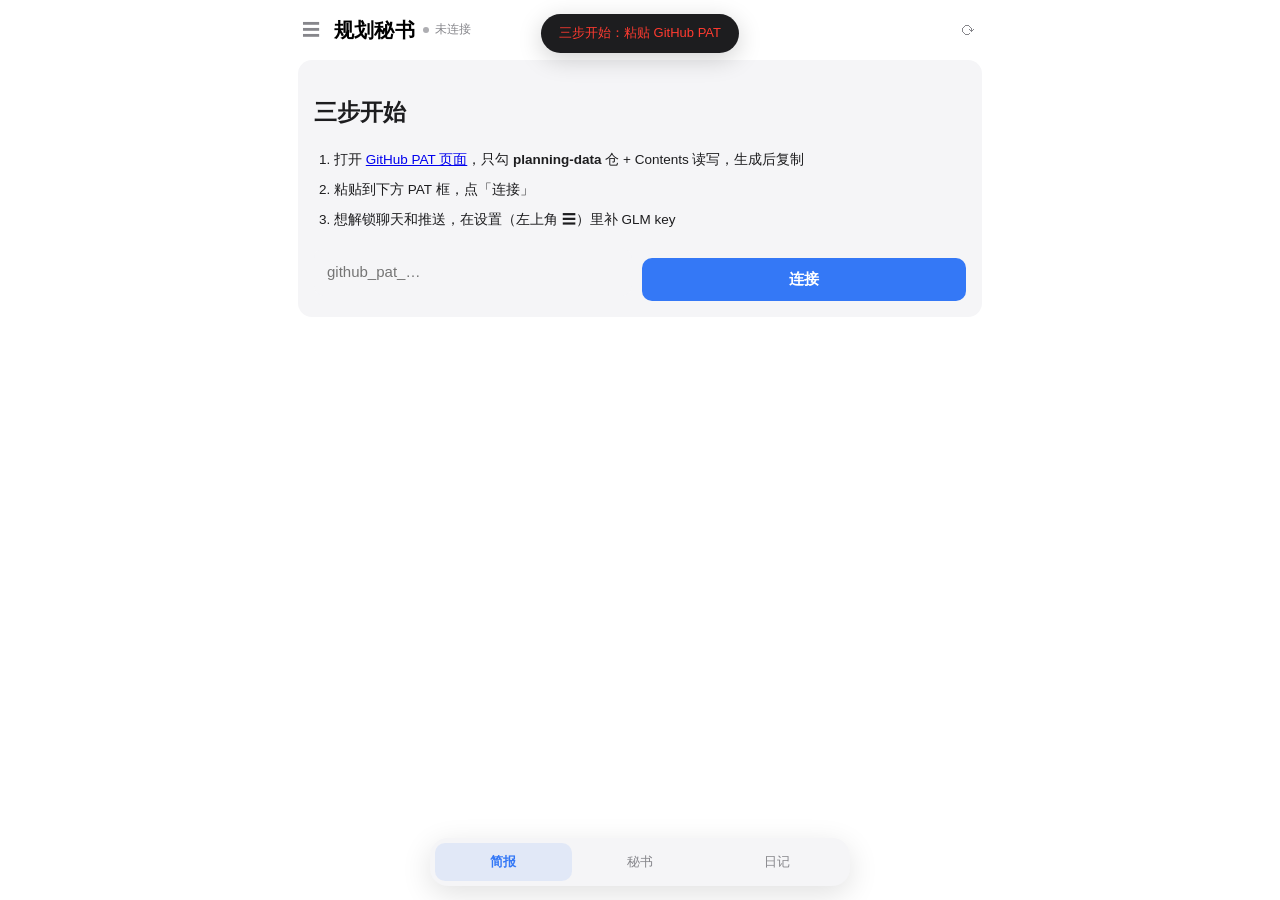
==== commit db178183: "v12 T8: 前端重定位「规划秘书」——三入口 简报/秘书/日记：①nav 改三键，日记从今天视图按钮升格独立 tab（renderDiary，双区制与就地展开不变）②月视图退役：删除 render" ====
--- a/index.html
+++ b/index.html
@@ -8,13 +8,13 @@
 <meta name="theme-color" content="#ffffff">
 <link rel="manifest" href="manifest.webmanifest">
 <link rel="icon" href="icons/icon-192.png">
-<title>规划</title>
+<title>规划秘书</title>
 <link rel="stylesheet" href="style.css">
 </head>
 <body>
 <header>
   <button id="btn-settings" class="iconbtn" title="设置" aria-label="设置">☰</button>
-  <h1>规划</h1>
+  <h1>规划秘书</h1>
   <span id="conn" class="dim">未连接</span>
   <button id="btn-refresh" class="iconbtn" title="刷新 (r)">⟳</button>
 </header>
@@ -34,15 +34,13 @@
     <div id="today-body"></div>
   </section>
 
-  <!-- 计划（任务 / 报告 / 文件） -->
+  <!-- 计划（报告 / 文件 —— 文档面，兜底编辑入口；月视图已并入月计划 md 直读） -->
   <section id="view-plan" class="view">
     <div class="subtabs">
-      <button class="subtab active" data-doc="tasks">任务</button>
-      <button class="subtab" data-doc="reports">报告</button>
+      <button class="subtab active" data-doc="reports">报告</button>
       <button class="subtab" data-doc="files">文件</button>
     </div>
-    <div id="plan-tasks"><div id="plan-body"></div></div>
-    <div id="doc-reports" class="hidden">
+    <div id="doc-reports">
       <div id="report-chips"></div>
       <div id="report-body" class="md"></div>
     </div>
@@ -72,6 +70,10 @@
       <button id="btn-note" disabled>记下</button>
       <button id="chat-send" disabled title="提问">↑</button>
     </div>
+  </section>
+  <!-- 日记（三入口之一：双区制，感受区红线） -->
+  <section id="view-diary" class="view">
+    <div id="diary-body"></div>
   </section>
 </main>
 
@@ -128,9 +130,9 @@
 <div id="loading"></div>
 
 <nav>
-  <button class="tab-btn active" data-tab="today">今天</button>
-  <button class="tab-btn" data-tab="plan">计划</button>
-  <button class="tab-btn" data-tab="assistant">助手</button>
+  <button class="tab-btn active" data-tab="today">简报</button>
+  <button class="tab-btn" data-tab="assistant">秘书</button>
+  <button class="tab-btn" data-tab="diary">日记</button>
 </nav>
 
 <script type="module" src="js/app.js"></script>
--- a/style.css
+++ b/style.css
@@ -100,7 +100,7 @@
 /* ---------- 任务组件 ---------- */
 .sec {
   display: flex; align-items: center; gap: 10px;
-  font-size: 12px; margin: var(--s5) 2px var(--s3); color: var(--dim);
+  font-size: 12px; margin: 30px 2px var(--s3); color: var(--dim);
   letter-spacing: 1.8px; font-weight: 650;
 }
 .sec::after { content: ''; flex: 1; height: 1px; background: var(--line); }
@@ -305,7 +305,7 @@
 }
 .tab-btn {
   flex: 1; background: none; border: 0; color: var(--dim); font-size: 13px;
-  padding: 10px 0; cursor: pointer; border-radius: 13px;
+  padding: 10px 0; cursor: pointer; border-radius: 10px;
   transition: color 0.15s, background 0.15s; font-weight: 500;
 }
 .tab-btn.active { color: var(--acc); background: var(--acc-dim); font-weight: 650; }
@@ -346,3 +346,141 @@
 .badge.b-star { background: var(--acc-dim); color: var(--acc); }
 .badge.b-hold { background: rgba(255, 149, 0, 0.12); color: var(--warn); }
 .badge.b-brief { background: var(--surface-2); color: var(--dim); }
+
+
+/* ---------- 日记 ---------- */
+.diary-text {
+  width: 100%; min-height: 52vh; background: var(--surface); color: var(--fg);
+  border: 1px solid transparent; border-radius: var(--r); padding: 12px;
+  font: 14px/1.7 inherit; resize: vertical; margin-top: 8px;
+}
+.diary-text:focus { border-color: var(--line-strong); }
+.diary-save { margin-top: 12px; }
+
+/* ---------- v8 组件（Things 式收紧） ---------- */
+.nt-row { display: flex; gap: 6px; align-items: center; margin: 4px 0 14px; }
+.nt-row #nt-text {
+  flex: 1; background: var(--surface); color: var(--fg);
+  border: 1px solid transparent; border-radius: 10px; padding: 10px 12px; font: inherit;
+}
+.nt-row #nt-text:focus { border-color: var(--line-strong); }
+.nt-row #nt-date {
+  width: 64px; text-align: center; background: var(--surface); color: var(--dim);
+  border: 1px solid transparent; border-radius: 10px; padding: 10px 4px; font-size: 13px;
+  font-variant-numeric: tabular-nums;
+}
+.nt-row #nt-date:focus { border-color: var(--line-strong); }
+.nt-star {
+  background: none; border: 0; color: var(--faint); font-size: 17px; cursor: pointer;
+  padding: 6px 4px;
+}
+.nt-star.on { color: var(--warn); }
+.nt-add {
+  background: var(--acc); color: #fff; border: 0; border-radius: 10px;
+  padding: 10px 16px; font-size: 13.5px; font-weight: 650; cursor: pointer;
+}
+.nt-add:disabled { opacity: 0.4; cursor: default; }
+.nt-add:active { filter: brightness(1.1); }
+.diary-entry {
+  display: flex; align-items: baseline; gap: 10px; width: 100%; text-align: left;
+  background: var(--surface); border: 0; border-radius: var(--r);
+  padding: 13px 14px; margin: var(--s5) 0 var(--s2); cursor: pointer;
+}
+.diary-entry b { color: var(--fg-strong); font-size: 14px; }
+.diary-entry span { color: var(--dim); font-size: 12.5px; }
+.diary-entry:active { background: var(--surface-2); }
+#btn-note, #chat-send { flex: none; }
+
+/* ---------- 日记层（v8 全屏层已退役，v9 就地展开） ---------- */
+.diary-text {
+  background: var(--surface);
+}
+
+/* ---------- v9 组件（底部动作表 / misc 折叠 / 日记就地展开） ---------- */
+/* misc 折叠区：默认收起、灰字降级——备注可见可删，但不与任务日程抢注意力 */
+details.misifold { margin: 6px 0 0; }
+details.misifold summary {
+  font-size: 12px; color: var(--dim); cursor: pointer;
+  padding: 9px 2px; list-style: none; user-select: none;
+}
+details.misifold summary::-webkit-details-marker { display: none; }
+details.misifold summary::before { content: '+'; color: var(--faint); margin-right: 7px; font-weight: 650; }
+details.misifold[open] summary::before { content: '−'; }
+details.misifold .cards { margin-top: 4px; }
+details.misifold .cards .cb { color: var(--dim); font-size: 13.5px; }
+
+/* 过去区折叠（v10 月视图）：默认收起，专供清理未完成 */
+details.pastfold { margin: 10px 0 0; }
+details.pastfold summary {
+  font-size: 12px; color: var(--dim); cursor: pointer;
+  padding: 10px 2px; list-style: none; user-select: none;
+  letter-spacing: 0.4px;
+}
+details.pastfold summary::-webkit-details-marker { display: none; }
+details.pastfold summary::before { content: '+'; color: var(--faint); margin-right: 7px; font-weight: 650; }
+details.pastfold[open] summary::before { content: '−'; }
+details.pastfold .dayhead { color: var(--faint); margin-top: 16px; }
+
+/* 长行蒸馏卡（v10）：默认主旨句，「全文」就地切换 */
+.na-toggle { margin: 3px 0 0 8px; flex: none; align-self: flex-start; }
+.na-wrap { flex: 1 1 0; min-width: 0; }
+.cards .cb > .na-wrap { flex-basis: auto; }
+
+/* 底部动作表：点任意条目行弹出（删除/改期/转任务） */
+#sheet-backdrop {
+  position: fixed; inset: 0; background: rgba(0, 0, 0, 0.35); z-index: 24;
+  opacity: 0; pointer-events: none; transition: opacity 0.2s;
+}
+@media (prefers-color-scheme: dark) {
+  #sheet-backdrop { background: rgba(0, 0, 0, 0.55); }
+}
+#sheet-backdrop.on { opacity: 1; pointer-events: auto; }
+#actionsheet {
+  position: fixed; left: 50%; bottom: 12px; width: min(420px, 92vw);
+  transform: translate(-50%, 105%); transition: transform 0.22s ease;
+  background: var(--surface); border-radius: 18px; padding: 6px 10px 8px; z-index: 25;
+}
+#actionsheet.on { transform: translate(-50%, 0); }
+.sheet-title {
+  font-size: 14px; font-weight: 650; color: var(--fg-strong); padding: 10px 8px 2px;
+  display: -webkit-box; -webkit-line-clamp: 2; -webkit-box-orient: vertical; overflow: hidden;
+}
+.sheet-sub { font-size: 12px; color: var(--dim); padding: 0 8px 6px; }
+.sheet-btn {
+  display: block; width: 100%; text-align: left; background: var(--bg); border: 0;
+  border-radius: 12px; padding: 12px 14px; font-size: 15px; color: var(--fg);
+  cursor: pointer; margin-top: 6px; font-weight: 500;
+}
+.sheet-btn:active { background: var(--surface-2); }
+.sheet-btn.danger { color: var(--bad); }
+.sheet-btn.accent { color: var(--acc); }
+.sheet-date { display: flex; gap: 8px; margin-top: 6px; }
+.sheet-date input[type="date"] {
+  flex: 1; background: var(--bg); border: 0; border-radius: 12px;
+  padding: 12px; color: var(--fg); font: inherit;
+}
+.sheet-date .sheet-btn {
+  width: auto; flex: none; text-align: center;
+  background: var(--surface-2); color: var(--acc); font-weight: 600;
+}
+.sheet-cancel {
+  display: block; width: 100%; margin-top: 10px; background: none; border: 0;
+  color: var(--dim); font-size: 13px; padding: 10px 0 6px; cursor: pointer;
+}
+
+/* 日记就地展开：今天视图原位放大，不占半屏（v9 复查：编辑器为按钮兄弟节点，自带卡片底） */
+.diary-inline {
+  background: var(--surface); border-radius: var(--r);
+  padding: 13px 14px; margin: var(--s2) 0 var(--s2);
+}
+.diary-inline .diary-text { min-height: 220px; background: var(--bg); }
+.diary-head b { color: var(--fg-strong); font-size: 14px; font-weight: 650; }
+.diary-head span { display: block; color: var(--dim); font-size: 12px; margin-top: 2px; }
+.diary-actions { display: flex; gap: 8px; margin-top: 10px; }
+.diary-actions button.primary { flex: 1; margin-top: 0; width: auto; }
+.diary-actions .mini { margin-top: 0; padding: 11px 16px; font-size: 13px; }
+
+/* v12：文档面兜底入口（简报页底部链接） */
+.doclink { margin: 14px 4px 4px; }
+.doclink a { color: var(--fg-strong); text-decoration: none; font-weight: 600; margin-right: 6px; }
+.doclink span { font-size: 12px; }
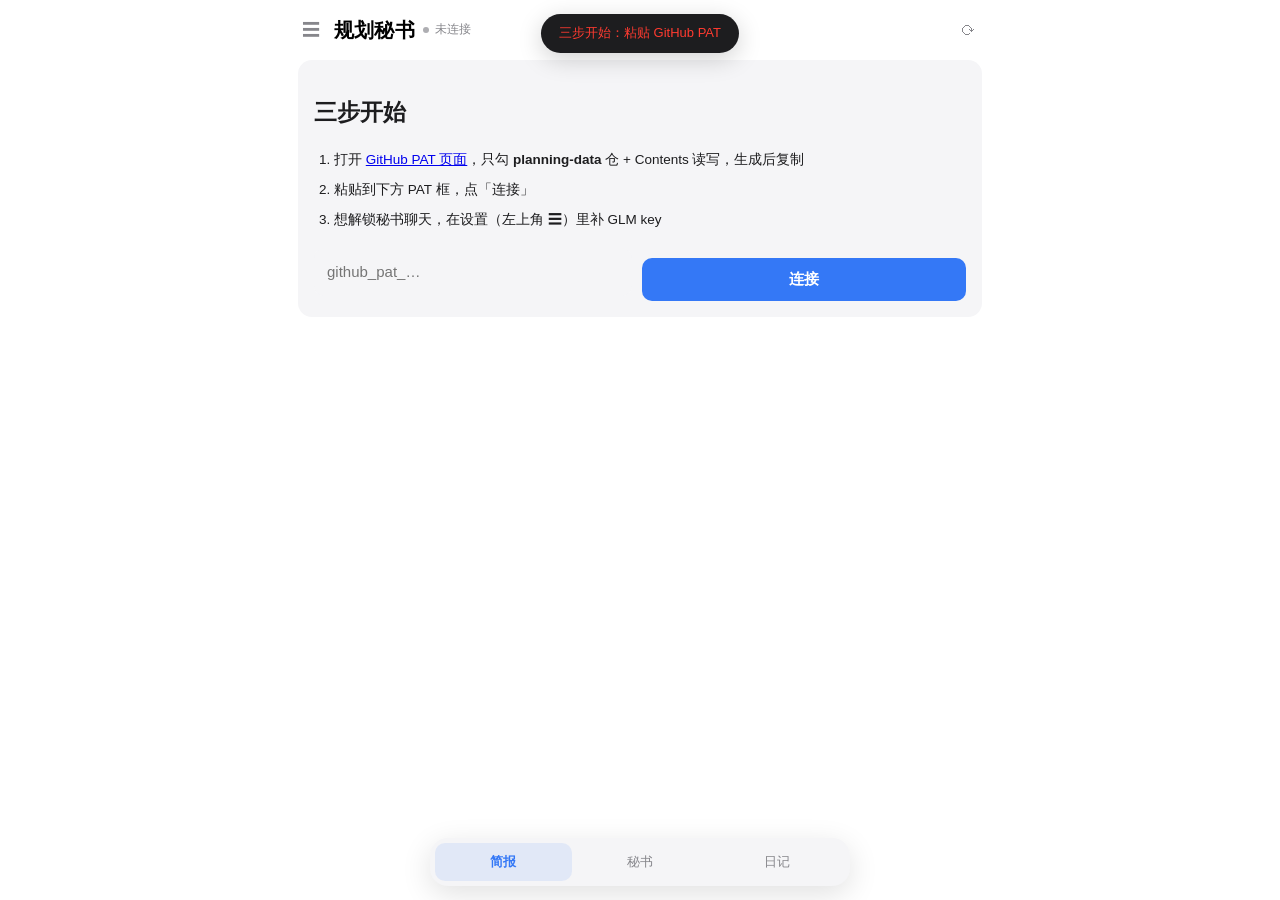
==== commit 877e573d: "v13：Web Push 链路退役（零使用实锤） - 设置页「开启推送」按钮+订阅/退订代码+VAPID key 删除（push-sub.json 从未存在） - sw.js push/notific" ====
--- a/index.html
+++ b/index.html
@@ -27,7 +27,7 @@
       <ol class="steps">
         <li>打开 <a href="https://github.com/settings/personal-access-tokens/new" target="_blank" rel="noopener">GitHub PAT 页面</a>，只勾 <b>planning-data</b> 仓 + Contents 读写，生成后复制</li>
         <li>粘贴到下方 PAT 框，点「连接」</li>
-        <li>想解锁聊天和推送，在设置（左上角 ☰）里补 GLM key</li>
+        <li>想解锁秘书聊天，在设置（左上角 ☰）里补 GLM key</li>
       </ol>
       <div class="row"><input id="ob-pat" type="password" placeholder="github_pat_…"><button id="ob-save" class="primary">连接</button></div>
     </div>
@@ -88,9 +88,8 @@
   <input id="set-pat" type="password" placeholder="github_pat_…">
   <label>仓库</label>
   <input id="set-repo" type="text">
-  <h2>推送</h2>
-  <div class="row"><button id="btn-push" class="primary">开启推送</button></div>
-  <p class="dim small">iOS 需先把本页「添加到主屏幕」再点。收到：每晚报告、周报、任务失败警报。关闭 = 再次点击。</p>
+  <h2>提醒</h2>
+  <p class="dim small">v13 起死线提醒走 deadlines.ics（导入手机日历得系统级通知）+ 每晚报告，应用内推送已退役。</p>
   <h2>GLM 聊天</h2>
   <label>GLM API Key（coding plan 的 key 直接可用）</label>
   <input id="set-glm" type="password" placeholder="粘贴 key">
@@ -104,7 +103,7 @@
   <button id="btn-save-settings" class="primary">保存并连接</button>
   <details class="guide"><summary>iPhone 配置与随手记快捷指令（10 分钟）</summary>
     <ol class="steps small">
-      <li>Safari 打开本页 → 分享 → 「添加到主屏幕」（PWA 推送的前提）</li>
+      <li>Safari 打开本页 → 分享 → 「添加到主屏幕」（PWA 离线使用的前提）</li>
       <li>快捷指令 App → 新建：①「获取文本」输入内容 ②「获取 URL 内容」：PUT <code>https://api.github.com/repos/你的仓/contents/inbox.md</code>（先 GET 取 sha 再 PUT，Authorization: Bearer 你的PAT）③每次运行自动追加到 inbox</li>
       <li>可设为「共享表单」动作：任何 App 里分享文字 → 直达 inbox</li>
     </ol>
--- a/style.css
+++ b/style.css
@@ -1,8 +1,7 @@
 /* planning-app — Things 式极简白 · 深灰跟随系统 · 移动优先
    原则：层级靠表面明度差与留白；--acc 只给交互态；零渐变零光晕零描边
    v6（T4，ZCode 按 flash 两轮超时协议接管） */
-
-:root {
+:root{
   --bg: #ffffff; --surface: #f5f5f7; --surface-2: #ebebf0; --surface-3: #e3e3e8;
   --fg: #1d1d1f; --fg-strong: #000000; --dim: #86868b; --faint: #aeaeb2;
   --line: rgba(0, 0, 0, 0.06); --line-strong: rgba(0, 0, 0, 0.12);
@@ -14,8 +13,9 @@
   --s1: 4px; --s2: 8px; --s3: 12px; --s4: 16px; --s5: 24px; --s6: 32px;
   color-scheme: light;
 }
+
 @media (prefers-color-scheme: dark) {
-  :root {
+:root{
     --bg: #1c1c1e; --surface: #242426; --surface-2: #2c2c2e; --surface-3: #3a3a3c;
     --fg: #e5e5e7; --fg-strong: #ffffff; --dim: #98989f; --faint: #636368;
     --line: rgba(255, 255, 255, 0.08); --line-strong: rgba(255, 255, 255, 0.16);
@@ -24,9 +24,12 @@
     color-scheme: dark;
   }
 }
-* { box-sizing: border-box; -webkit-tap-highlight-color: transparent; }
-html { scroll-behavior: smooth; }
-body {
+
+*{ box-sizing: border-box; -webkit-tap-highlight-color: transparent; }
+
+html{ scroll-behavior: smooth; }
+
+body{
   margin: 0; color: var(--fg);
   font: 15px/1.6 -apple-system, "PingFang SC", "Microsoft YaHei", sans-serif;
   background: var(--bg);
@@ -36,263 +39,387 @@
 }
 
 /* ---------- 头部 ---------- */
-header {
+header{
   display: flex; align-items: center; gap: 8px;
   padding: 14px 16px 10px; position: sticky; top: 0; z-index: 5;
   background: var(--bg);
   max-width: 720px; margin: 0 auto;
 }
-header h1 { font-size: 20px; margin: 0; font-weight: 700; color: var(--fg-strong); letter-spacing: 0.2px; }
-#conn { font-size: 12px; display: flex; align-items: center; gap: 6px; color: var(--dim); }
-#conn::before { content: ''; width: 6px; height: 6px; border-radius: 50%; background: var(--faint); }
-#conn.on { color: var(--ok); }
-#conn.on::before { background: var(--ok); }
-.iconbtn {
+
+header h1{ font-size: 20px; margin: 0; font-weight: 700; color: var(--fg-strong); letter-spacing: 0.2px; }
+
+#conn{ font-size: 12px; display: flex; align-items: center; gap: 6px; color: var(--dim); }
+
+#conn::before{ content: ''; width: 6px; height: 6px; border-radius: 50%; background: var(--faint); }
+
+#conn.on{ color: var(--ok); }
+
+#conn.on::before{ background: var(--ok); }
+
+.iconbtn{
   background: none; border: 0; color: var(--dim); border-radius: 8px;
   padding: 4px 8px; cursor: pointer; font-size: 16px;
 }
-.iconbtn:active { color: var(--acc); background: var(--acc-dim); }
-#btn-refresh { margin-left: auto; }
+
+.iconbtn:active{ color: var(--acc); background: var(--acc-dim); }
+
+#btn-refresh{ margin-left: auto; }
 
 /* ---------- 布局 ---------- */
-main { padding: 2px 16px 120px; max-width: 720px; margin: 0 auto; }
-.view.active:not(.chat) { padding: 2px 2px 0; }
-.view { display: none; }
-.view.active { display: block; animation: fadeUp 0.2s ease; }
-.view.chat.active { display: flex; flex-direction: column; height: calc(100dvh - 175px); }
-.view.chat.active #chat-messages { flex: 1; min-height: 0; }
-.dim { color: var(--dim); }
-.small { font-size: 12px; }
-.hidden { display: none !important; }
-@keyframes fadeUp { from { opacity: 0; transform: translateY(4px); } to { opacity: 1; transform: none; } }
+main{ padding: 2px 16px 120px; max-width: 720px; margin: 0 auto; }
+
+.view.active:not(.chat){ padding: 2px 2px 0; }
+
+.view{ display: none; }
+
+.view.active{ display: block; animation: fadeUp 0.2s ease; }
+
+.view.chat.active{ display: flex; flex-direction: column; height: calc(100dvh - 175px); }
+
+.view.chat.active #chat-messages{ flex: 1; min-height: 0; }
+
+.dim{ color: var(--dim); }
+
+.small{ font-size: 12px; }
+
+.hidden{ display: none !important; }
+
+@keyframes fadeUp{ from { opacity: 0; transform: translateY(4px); } to { opacity: 1; transform: none; } }
 
 /* ---------- md 渲染 ---------- */
-.md { font-size: 15px; line-height: 1.7; }
-.md h1 { font-size: 20px; margin: 4px 0 14px; padding-bottom: 10px; border-bottom: 1px solid var(--line); color: var(--fg-strong); font-weight: 700; }
-.md h2 { font-size: 16.5px; margin: 26px 0 10px; color: var(--fg-strong); font-weight: 700; }
-.md h3 { font-size: 12px; margin: 20px 0 8px; color: var(--faint); letter-spacing: 1.6px; font-weight: 650; }
-.md blockquote {
+.md{ font-size: 15px; line-height: 1.7; }
+
+.md h1{ font-size: 20px; margin: 4px 0 14px; padding-bottom: 10px; border-bottom: 1px solid var(--line); color: var(--fg-strong); font-weight: 700; }
+
+.md h2{ font-size: 16.5px; margin: 26px 0 10px; color: var(--fg-strong); font-weight: 700; }
+
+.md h3{ font-size: 12px; margin: 20px 0 8px; color: var(--faint); letter-spacing: 1.6px; font-weight: 650; }
+
+.md blockquote{
   margin: 10px 0; padding: 8px 14px; font-size: 13px; color: var(--dim);
   background: var(--surface); border-left: 2px solid var(--line-strong); border-radius: 0 8px 8px 0;
 }
-.md table { width: 100%; border-collapse: collapse; font-size: 13px; margin: 10px 0; }
-.md th { color: var(--dim); font-weight: 600; text-align: left; border-bottom: 1px solid var(--line-strong); }
-.md td { border-bottom: 1px solid var(--line); padding: 7px 10px; }
-.md code { background: var(--surface-2); padding: 1px 6px; border-radius: 5px; font-size: 12.5px; font-family: ui-monospace, monospace; color: var(--acc); }
-.md strong { color: var(--fg-strong); font-weight: 650; }
-.md em { color: var(--faint); font-style: normal; font-size: 11.5px; }
-.md a { color: var(--acc); text-decoration: none; }
-.md a:hover { text-decoration: underline; }
-.md p { margin: 8px 0; }
-.md hr { border: 0; border-top: 1px solid var(--line); margin: 18px 0; }
-
-.md ul { list-style: none; padding: 0; margin: 10px 0; }
-.md ul > li { background: var(--surface); border-radius: var(--r); padding: 11px 14px; margin: 6px 0; }
-.md ol { margin: 10px 0; padding-left: 24px; }
-.md ol > li { margin: 6px 0; }
-
-.cb { display: flex; gap: 10px; align-items: flex-start; padding: 0; margin: 0; cursor: pointer; }
-.md ul > li:has(> .cb) { padding: 9px 12px; }
-.cb input { margin-top: 4px; accent-color: var(--ok); width: 17px; height: 17px; flex: none; }
-.cb .done { text-decoration: line-through; color: var(--faint); }
-.cb.static { cursor: default; }
+
+.md table{ width: 100%; border-collapse: collapse; font-size: 13px; margin: 10px 0; }
+
+.md th{ color: var(--dim); font-weight: 600; text-align: left; border-bottom: 1px solid var(--line-strong); }
+
+.md td{ border-bottom: 1px solid var(--line); padding: 7px 10px; }
+
+.md code{ background: var(--surface-2); padding: 1px 6px; border-radius: 5px; font-size: 12.5px; font-family: ui-monospace, monospace; color: var(--acc); }
+
+.md strong{ color: var(--fg-strong); font-weight: 650; }
+
+.md em{ color: var(--faint); font-style: normal; font-size: 11.5px; }
+
+.md a{ color: var(--acc); text-decoration: none; }
+
+.md a:hover{ text-decoration: underline; }
+
+.md p{ margin: 8px 0; }
+
+.md hr{ border: 0; border-top: 1px solid var(--line); margin: 18px 0; }
+
+.md ul{ list-style: none; padding: 0; margin: 10px 0; }
+
+.md ul > li{ background: var(--surface); border-radius: var(--r); padding: 11px 14px; margin: 6px 0; }
+
+.md ol{ margin: 10px 0; padding-left: 24px; }
+
+.md ol > li{ margin: 6px 0; }
+
+.cb{ display: flex; gap: 10px; align-items: flex-start; padding: 0; margin: 0; cursor: pointer; }
+
+.md ul > li:has(> .cb){ padding: 9px 12px; }
+
+.cb input{ margin-top: 4px; accent-color: var(--ok); width: 17px; height: 17px; flex: none; }
+
+.cb .done{ text-decoration: line-through; color: var(--faint); }
+
+.cb.static{ cursor: default; }
 
 /* ---------- 任务组件 ---------- */
-.sec {
+.sec{
   display: flex; align-items: center; gap: 10px;
   font-size: 12px; margin: 30px 2px var(--s3); color: var(--dim);
   letter-spacing: 1.8px; font-weight: 650;
 }
-.sec::after { content: ''; flex: 1; height: 1px; background: var(--line); }
-.cards { display: flex; flex-direction: column; gap: 6px; }
-.card, .cards .cb {
+
+.sec::after{ content: ''; flex: 1; height: 1px; background: var(--line); }
+
+.cards{ display: flex; flex-direction: column; gap: 6px; }
+
+.card, .cards .cb{
   background: var(--surface); border-radius: var(--r); padding: 12px 14px;
   font-size: 14.5px; line-height: 1.6;
 }
-.cards .cb { flex-wrap: wrap; }
-.cards .cb > span { flex: 1 1 0; min-width: 0; }
-.cards .cb input { flex: none; }
-.cards .cb em, .card em { flex-basis: 100%; display: block; color: var(--faint); font-style: normal; font-size: 11.5px; margin-top: 3px; }
-.cards .cb:hover { background: var(--surface-2); }
-.cards .cb:active { background: var(--surface-3); }
-.card.warn { background: rgba(255, 149, 0, 0.08); }
+
+.cards .cb{ flex-wrap: wrap; }
+
+.cards .cb > span{ flex: 1 1 0; min-width: 0; }
+
+.cards .cb input{ flex: none; }
+
+.cards .cb em, .card em{ flex-basis: 100%; display: block; color: var(--faint); font-style: normal; font-size: 11.5px; margin-top: 3px; }
+
+.cards .cb:hover{ background: var(--surface-2); }
+
+.cards .cb:active{ background: var(--surface-3); }
+
+.card.warn{ background: rgba(255, 149, 0, 0.08); }
 
 /* 时间线 */
-.timeline { display: flex; flex-direction: column; margin: var(--s2) 0 var(--s4); }
-.trow { display: flex; gap: 12px; padding: 5px 0; position: relative; }
-.trow::before { content: ''; position: absolute; left: 52px; top: 0; bottom: 0; width: 1px; background: var(--line); }
-.trow b { color: var(--dim); font-size: 12.5px; min-width: 40px; text-align: right; font-weight: 600; font-variant-numeric: tabular-nums; }
-.trow span { color: var(--dim); font-size: 13px; padding-left: 14px; }
+.timeline{ display: flex; flex-direction: column; margin: var(--s2) 0 var(--s4); }
+
+.trow{ display: flex; gap: 12px; padding: 5px 0; position: relative; }
+
+.trow::before{ content: ''; position: absolute; left: 52px; top: 0; bottom: 0; width: 1px; background: var(--line); }
+
+.trow b{ color: var(--dim); font-size: 12.5px; min-width: 40px; text-align: right; font-weight: 600; font-variant-numeric: tabular-nums; }
+
+.trow span{ color: var(--dim); font-size: 13px; padding-left: 14px; }
 
 /* 热力图 */
-.heatmap { display: grid; grid-template-rows: repeat(7, 1fr); grid-auto-flow: column; gap: 3px; margin-top: 8px; overflow-x: auto; padding-bottom: 4px; }
-.hcell { width: 13px; height: 13px; border-radius: 3px; background: var(--surface-2); }
-.hcell.l1 { background: rgba(52, 120, 246, 0.28); }
-.hcell.l2 { background: rgba(52, 120, 246, 0.55); }
-.hcell.l3 { background: var(--acc); }
-.hcell.off { background: transparent; }
-.hcell.future { opacity: 0.3; }
+.heatmap{ display: grid; grid-template-rows: repeat(7, 1fr); grid-auto-flow: column; gap: 3px; margin-top: 8px; overflow-x: auto; padding-bottom: 4px; }
+
+.hcell{ width: 13px; height: 13px; border-radius: 3px; background: var(--surface-2); }
+
+.hcell.l1{ background: rgba(52, 120, 246, 0.28); }
+
+.hcell.l2{ background: rgba(52, 120, 246, 0.55); }
+
+.hcell.l3{ background: var(--acc); }
+
+.hcell.off{ background: transparent; }
+
+.hcell.future{ opacity: 0.3; }
 
 /* 骨架屏 */
-.skel {
+.skel{
   height: 52px; border-radius: var(--r); margin: 8px 0;
   background: linear-gradient(90deg, var(--surface) 25%, var(--surface-2) 50%, var(--surface) 75%);
   background-size: 200% 100%; animation: shimmer 1.2s infinite;
 }
-.skel.w70 { width: 70%; } .skel.w85 { width: 85%; } .skel.w60 { width: 60%; height: 20px; }
-@keyframes shimmer { from { background-position: 200% 0; } to { background-position: -200% 0; } }
+
+.skel.w70{ width: 70%; }
+
+.skel.w85{ width: 85%; }
+
+.skel.w60{ width: 60%; height: 20px; }
+
+@keyframes shimmer{ from { background-position: 200% 0; } to { background-position: -200% 0; } }
 
 /* 空状态 / 引导 */
-.empty { text-align: center; padding: 44px 10px; color: var(--dim); font-size: 14px; }
-.empty::before { font-size: 30px; display: block; margin-bottom: 10px; }
-.steps { padding-left: 20px; margin: 10px 0; }
-.steps li { margin: 8px 0; font-size: 13.5px; }
-#onboarding { background: var(--surface); border-radius: var(--r-lg); padding: var(--s4); margin-bottom: var(--s4); }
-.guide { margin-top: var(--s4); }
-.guide summary { cursor: pointer; color: var(--acc); font-size: 13px; }
-.guide ol { margin: 8px 0; }
+.empty{ text-align: center; padding: 44px 10px; color: var(--dim); font-size: 14px; }
+
+.empty::before{ font-size: 30px; display: block; margin-bottom: 10px; }
+
+.steps{ padding-left: 20px; margin: 10px 0; }
+
+.steps li{ margin: 8px 0; font-size: 13.5px; }
+
+#onboarding{ background: var(--surface); border-radius: var(--r-lg); padding: var(--s4); margin-bottom: var(--s4); }
+
+.guide{ margin-top: var(--s4); }
+
+.guide summary{ cursor: pointer; color: var(--acc); font-size: 13px; }
+
+.guide ol{ margin: 8px 0; }
 
 /* 子标签 */
-.subtabs { display: flex; gap: 6px; margin: 10px 0; }
-.subtab { background: none; color: var(--dim); border: 0; border-radius: 999px; padding: 7px 16px; font-size: 13px; cursor: pointer; }
-.subtab.active { background: var(--acc-dim); color: var(--acc); font-weight: 650; }
-
-/* 收件箱（并入助手，历史选择器占位保留） */
-.capture-box { background: var(--surface); border-radius: var(--r-lg); padding: var(--s3); margin-bottom: var(--s4); }
-.dayhead { color: var(--fg-strong); font-size: 13px; letter-spacing: 0.5px; margin: 22px 0 8px; font-weight: 650; }
+.subtabs{ display: flex; gap: 6px; margin: 10px 0; }
+
+.subtab{ background: none; color: var(--dim); border: 0; border-radius: 999px; padding: 7px 16px; font-size: 13px; cursor: pointer; }
+
+.subtab.active{ background: var(--acc-dim); color: var(--acc); font-weight: 650; }
+
+.dayhead{ color: var(--fg-strong); font-size: 13px; letter-spacing: 0.5px; margin: 22px 0 8px; font-weight: 650; }
 
 /* ---------- 报告 chips ---------- */
-#report-chips { display: flex; gap: 6px; overflow-x: auto; padding: 12px 2px; scrollbar-width: none; }
-#report-chips::-webkit-scrollbar { display: none; }
-.chip { white-space: nowrap; cursor: pointer; font-size: 12.5px; padding: 6px 14px; background: none; color: var(--dim); border: 0; border-radius: 999px; }
-.chip.active { background: var(--acc-dim); color: var(--acc); font-weight: 650; }
-
-/* ---------- 日历 ---------- */
-.cal-row { display: flex; gap: 12px; align-items: center; padding: 12px 14px; margin: 6px 0; background: var(--surface); border-radius: var(--r); }
-.cal-row .rel { color: var(--acc); font-weight: 700; font-size: 12px; min-width: 56px; text-align: center; padding: 4px 0; border-radius: 7px; background: var(--acc-dim); flex: none; }
-.cal-row .cal-text { flex: 1; font-size: 14px; }
-.cal-row .dim { font-size: 11px; flex: none; }
-.cal-row.past { opacity: 0.4; }
-.cal-row.past .rel { background: var(--surface-2); color: var(--faint); }
+#report-chips{ display: flex; gap: 6px; overflow-x: auto; padding: 12px 2px; scrollbar-width: none; }
+
+#report-chips::-webkit-scrollbar{ display: none; }
+
+.chip{ white-space: nowrap; cursor: pointer; font-size: 12.5px; padding: 6px 14px; background: none; color: var(--dim); border: 0; border-radius: 999px; }
+
+.chip.active{ background: var(--acc-dim); color: var(--acc); font-weight: 650; }
 
 /* ---------- 文件与全屏层 ---------- */
-#file-list h3 { margin: 20px 0 8px; font-size: 12px; color: var(--faint); letter-spacing: 1.6px; }
-.file-link {
+#file-list h3{ margin: 20px 0 8px; font-size: 12px; color: var(--faint); letter-spacing: 1.6px; }
+
+.file-link{
   display: block; width: 100%; text-align: left; cursor: pointer;
   background: var(--surface); border: 0; border-radius: var(--r);
   padding: 12px 14px; margin: 5px 0; color: var(--fg); font-size: 14px;
   transition: background 0.12s;
 }
-.file-link:hover, .file-link:active { background: var(--surface-2); }
-.overlay { display: none; position: fixed; inset: 0; z-index: 20; background: var(--bg); overflow-y: auto; padding: 12px 16px 90px; }
-.overlay.on { display: block; }
-.filebar { display: flex; align-items: center; gap: 10px; margin-bottom: 12px; position: sticky; top: 0; background: var(--bg); padding: 4px 0; z-index: 2; }
-.filebar strong { flex: 1; font-size: 14px; color: var(--fg-strong); overflow: hidden; text-overflow: ellipsis; white-space: nowrap; }
-#file-editor {
+
+.file-link:hover, .file-link:active{ background: var(--surface-2); }
+
+.overlay{ display: none; position: fixed; inset: 0; z-index: 20; background: var(--bg); overflow-y: auto; padding: 12px 16px 90px; }
+
+.overlay.on{ display: block; }
+
+.filebar{ display: flex; align-items: center; gap: 10px; margin-bottom: 12px; position: sticky; top: 0; background: var(--bg); padding: 4px 0; z-index: 2; }
+
+.filebar strong{ flex: 1; font-size: 14px; color: var(--fg-strong); overflow: hidden; text-overflow: ellipsis; white-space: nowrap; }
+
+#file-editor{
   width: 100%; background: var(--surface); color: var(--fg);
   border: 1px solid transparent; border-radius: var(--r); padding: 12px;
   font: 13px/1.6 ui-monospace, monospace;
 }
-#file-editor:focus { border-color: var(--line-strong); }
+
+#file-editor:focus{ border-color: var(--line-strong); }
 
 /* ---------- 聊天 ---------- */
-.chat-bar { display: flex; gap: 12px; align-items: center; margin-bottom: 6px; }
-.chat-bar select { background: var(--surface); color: var(--fg); border: 0; border-radius: var(--r); padding: 6px 10px; font-size: 13px; }
-.think { font-size: 13px; color: var(--dim); display: flex; gap: 5px; align-items: center; margin: 0; }
-.think input { accent-color: var(--acc); }
-#chat-messages { flex: 1; overflow-y: auto; padding: 10px 0; }
-.msg { margin: 12px 0; display: flex; flex-direction: column; }
-.msg.user { align-items: flex-end; }
-.msg .bubble { background: var(--surface); border-radius: 4px 14px 14px 14px; padding: 10px 14px; max-width: 92%; font-size: 14px; white-space: pre-wrap; }
-.msg.user .bubble { background: var(--acc-dim); color: var(--fg); font-weight: 500; border-radius: 14px 4px 14px 14px; white-space: pre-wrap; }
-.msg.assistant .bubble { border-left: 2px solid var(--acc); white-space: normal; }
-.reason { margin-top: 8px; border-top: 1px dashed var(--line-strong); padding-top: 6px; }
-.reason summary { cursor: pointer; font-size: 11.5px; color: var(--faint); user-select: none; }
-.reason summary:hover { color: var(--acc); }
-.reason-body {
+.chat-bar{ display: flex; gap: 12px; align-items: center; margin-bottom: 6px; }
+
+.chat-bar select{ background: var(--surface); color: var(--fg); border: 0; border-radius: var(--r); padding: 6px 10px; font-size: 13px; }
+
+.think{ font-size: 13px; color: var(--dim); display: flex; gap: 5px; align-items: center; margin: 0; }
+
+.think input{ accent-color: var(--acc); }
+
+#chat-messages{ flex: 1; overflow-y: auto; padding: 10px 0; }
+
+.msg{ margin: 12px 0; display: flex; flex-direction: column; }
+
+.msg.user{ align-items: flex-end; }
+
+.msg .bubble{ background: var(--surface); border-radius: 4px 14px 14px 14px; padding: 10px 14px; max-width: 92%; font-size: 14px; white-space: pre-wrap; }
+
+.msg.user .bubble{ background: var(--acc-dim); color: var(--fg); font-weight: 500; border-radius: 14px 4px 14px 14px; white-space: pre-wrap; }
+
+.msg.assistant .bubble{ border-left: 2px solid var(--acc); white-space: normal; }
+
+.reason{ margin-top: 8px; border-top: 1px dashed var(--line-strong); padding-top: 6px; }
+
+.reason summary{ cursor: pointer; font-size: 11.5px; color: var(--faint); user-select: none; }
+
+.reason summary:hover{ color: var(--acc); }
+
+.reason-body{
   margin-top: 6px; font-size: 12.5px; line-height: 1.6; color: var(--dim);
   white-space: pre-wrap; max-height: 280px; overflow-y: auto;
   border-left: 2px solid var(--line); padding-left: 10px;
 }
-.mini {
+
+.mini{
   background: var(--acc-dim); border: 0; color: var(--acc);
   border-radius: 999px; font-size: 11.5px; padding: 4px 11px; margin-top: 5px; cursor: pointer; font-weight: 550;
 }
-.mini:active { filter: brightness(0.92); }
-.primary-mini { background: var(--acc); color: #fff; }
-.chat-input-row { display: flex; gap: 8px; padding: 10px 0 4px; }
-#chat-input {
+
+.mini:active{ filter: brightness(0.92); }
+
+.primary-mini{ background: var(--acc); color: #fff; }
+
+.chat-input-row{ display: flex; gap: 8px; padding: 10px 0 4px; }
+
+#chat-input{
   flex: 1; background: var(--surface); color: var(--fg); border: 1px solid transparent;
   border-radius: 12px; padding: 11px 14px; font: 14px/1.4 inherit; resize: none;
 }
-#chat-input:focus { border-color: var(--line-strong); }
-#chat-send {
+
+#chat-input:focus{ border-color: var(--line-strong); }
+
+#chat-send{
   width: 44px; border-radius: 12px; border: 0; cursor: pointer;
   background: var(--acc); color: #fff; font-size: 17px; font-weight: 800;
 }
-#chat-send:disabled { opacity: 0.35; cursor: default; }
-#chat-send:active { filter: brightness(1.1); }
+
+#chat-send:disabled{ opacity: 0.35; cursor: default; }
+
+#chat-send:active{ filter: brightness(1.1); }
 
 /* ---------- 收件箱纸条（助手 tab） ---------- */
-#inbox-strip-wrap { padding: 4px 0; border-top: 1px solid var(--line); }
-#inbox-strip { display: flex; gap: 6px; overflow-x: auto; padding: 8px 0 2px; scrollbar-width: none; }
-#inbox-strip::-webkit-scrollbar { display: none; }
-.strip-chip {
+#inbox-strip-wrap{ padding: 4px 0; border-top: 1px solid var(--line); }
+
+#inbox-strip{ display: flex; gap: 6px; overflow-x: auto; padding: 8px 0 2px; scrollbar-width: none; }
+
+#inbox-strip::-webkit-scrollbar{ display: none; }
+
+.strip-chip{
   white-space: nowrap; cursor: pointer; font-size: 12px; padding: 5px 12px;
   background: var(--surface); color: var(--fg); border: 0; border-radius: 999px;
 }
-.strip-chip.held { color: var(--warn); }
-.strip-chip.syncing { opacity: 0.45; }
-#strip-detail { padding: 8px 2px; }
-.strip-full { font-size: 13.5px; color: var(--fg); margin-bottom: 6px; }
-#btn-note {
+
+.strip-chip.held{ color: var(--warn); }
+
+.strip-chip.syncing{ opacity: 0.45; }
+
+#strip-detail{ padding: 8px 2px; }
+
+.strip-full{ font-size: 13.5px; color: var(--fg); margin-bottom: 6px; }
+
+#btn-note{
   border: 0; cursor: pointer; background: var(--surface); color: var(--fg);
   border-radius: 12px; padding: 0 16px; font-size: 13.5px; font-weight: 600;
 }
-#btn-note:active { background: var(--surface-2); }
-#btn-note:disabled { opacity: 0.35; cursor: default; }
-#btn-settings, #btn-close-settings {
+
+#btn-note:active{ background: var(--surface-2); }
+
+#btn-note:disabled{ opacity: 0.35; cursor: default; }
+
+#btn-settings, #btn-close-settings{
   background: none; border: 0; color: var(--dim); font-size: 18px; cursor: pointer; padding: 2px 6px;
 }
 
 /* ---------- 提案卡 ---------- */
-.prop { margin: 10px 0 4px; background: var(--surface); border-radius: var(--r); padding: 12px 14px; border-left: 3px solid var(--warn); }
-.prop.done { border-left-color: var(--ok); color: var(--dim); font-size: 13px; }
-.prop-head { font-size: 13.5px; font-weight: 650; color: var(--fg-strong); }
-.pstat { color: var(--faint); font-weight: 400; font-size: 11.5px; margin-left: 6px; font-variant-numeric: tabular-nums; }
-.prop-note { font-size: 12.5px; color: var(--dim); margin: 5px 0 2px; }
-.prop-diff { margin: 8px 0 2px; }
-.prop-diff summary { cursor: pointer; font-size: 12px; color: var(--acc); user-select: none; }
-.diffbody {
+.prop{ margin: 10px 0 4px; background: var(--surface); border-radius: var(--r); padding: 12px 14px; border-left: 3px solid var(--warn); }
+
+.prop.done{ border-left-color: var(--ok); color: var(--dim); font-size: 13px; }
+
+.prop-head{ font-size: 13.5px; font-weight: 650; color: var(--fg-strong); }
+
+.pstat{ color: var(--faint); font-weight: 400; font-size: 11.5px; margin-left: 6px; font-variant-numeric: tabular-nums; }
+
+.prop-note{ font-size: 12.5px; color: var(--dim); margin: 5px 0 2px; }
+
+.prop-diff{ margin: 8px 0 2px; }
+
+.prop-diff summary{ cursor: pointer; font-size: 12px; color: var(--acc); user-select: none; }
+
+.diffbody{
   margin-top: 6px; background: var(--bg); border-radius: 8px; padding: 8px 10px;
   font: 12px/1.55 ui-monospace, monospace; max-height: 320px; overflow: auto;
   white-space: pre-wrap; word-break: break-all;
 }
-.drow { padding: 0 4px; border-radius: 3px; }
-.drow.add { background: var(--ok-bg); color: var(--ok); }
-.drow.del { background: var(--bad-bg); color: var(--bad); text-decoration: line-through; opacity: 0.8; }
-.prop-actions { display: flex; gap: 8px; margin-top: 8px; }
-.prop-actions .mini { margin-top: 0; }
+
+.drow{ padding: 0 4px; border-radius: 3px; }
+
+.drow.add{ background: var(--ok-bg); color: var(--ok); }
+
+.drow.del{ background: var(--bad-bg); color: var(--bad); text-decoration: line-through; opacity: 0.8; }
+
+.prop-actions{ display: flex; gap: 8px; margin-top: 8px; }
+
+.prop-actions .mini{ margin-top: 0; }
 
 /* ---------- 表单 ---------- */
-label { display: block; font-size: 12px; color: var(--dim); margin: 12px 0 5px; }
-input[type="text"], input[type="password"], input[type="number"], textarea {
+label{ display: block; font-size: 12px; color: var(--dim); margin: 12px 0 5px; }
+
+input[type="text"], input[type="password"], input[type="number"], textarea{
   width: 100%; background: var(--surface); color: var(--fg);
   border: 1px solid transparent; border-radius: var(--r); padding: 11px 12px; font: inherit;
 }
-input[type="text"]:focus, input[type="password"]:focus, input[type="number"]:focus, textarea:focus {
+
+input[type="text"]:focus, input[type="password"]:focus, input[type="number"]:focus, textarea:focus{
   outline: none; border-color: var(--line-strong); background: var(--surface-2);
 }
-button.primary {
+
+button.primary{
   background: var(--acc); color: #fff; font-weight: 650; cursor: pointer;
   border: 0; border-radius: var(--r); padding: 12px 18px; margin-top: 16px; width: 100%;
   font-size: 15px; transition: filter 0.12s;
 }
-button.primary:active { filter: brightness(1.1); }
-.row { display: flex; gap: 10px; align-items: center; margin-top: 12px; }
+
+button.primary:active{ filter: brightness(1.1); }
+
+.row{ display: flex; gap: 10px; align-items: center; margin-top: 12px; }
 
 /* ---------- 底部导航 ---------- */
-nav {
+nav{
   position: fixed; bottom: 14px; left: 50%; transform: translateX(-50%);
   display: flex; width: min(420px, 88vw);
   background: var(--surface);
@@ -300,187 +427,142 @@
   box-shadow: 0 8px 30px rgba(0, 0, 0, 0.12);
   z-index: 10; padding: 5px;
 }
+
 @media (prefers-color-scheme: dark) {
-  nav { box-shadow: 0 8px 30px rgba(0, 0, 0, 0.5); }
-}
-.tab-btn {
+nav{ box-shadow: 0 8px 30px rgba(0, 0, 0, 0.5); }
+}
+
+.tab-btn{
   flex: 1; background: none; border: 0; color: var(--dim); font-size: 13px;
   padding: 10px 0; cursor: pointer; border-radius: 10px;
   transition: color 0.15s, background 0.15s; font-weight: 500;
 }
-.tab-btn.active { color: var(--acc); background: var(--acc-dim); font-weight: 650; }
-.tab-btn:active { color: var(--fg); }
+
+.tab-btn.active{ color: var(--acc); background: var(--acc-dim); font-weight: 650; }
+
+.tab-btn:active{ color: var(--fg); }
 
 /* ---------- toast 与 loading ---------- */
-#toast {
+#toast{
   position: fixed; left: 50%; transform: translateX(-50%) translateY(-70px);
   top: 14px; background: var(--fg); color: var(--bg);
   padding: 9px 18px; border-radius: 999px; font-size: 13px; z-index: 30;
   transition: transform 0.25s; max-width: 92vw; box-shadow: 0 6px 24px rgba(0, 0, 0, 0.18);
 }
-#toast.show { transform: translateX(-50%) translateY(0); }
-#toast.err { color: var(--bad); }
-#loading {
+
+#toast.show{ transform: translateX(-50%) translateY(0); }
+
+#toast.err{ color: var(--bad); }
+
+#loading{
   position: fixed; top: 0; left: 0; right: 0; height: 2px; z-index: 40; display: none;
   background: linear-gradient(90deg, transparent, var(--acc), transparent);
   background-size: 40% 100%; background-repeat: no-repeat;
   animation: slide 1s infinite linear;
 }
-#loading.on { display: block; }
-@keyframes slide { from { background-position: -40% 0; } to { background-position: 140% 0; } }
+
+#loading.on{ display: block; }
+
+@keyframes slide{ from { background-position: -40% 0; } to { background-position: 140% 0; } }
 
 /* ---------- 下拉刷新指示 ---------- */
-#ptr {
+#ptr{
   position: fixed; top: 8px; left: 50%; transform: translateX(-50%) translateY(-40px);
   background: var(--surface-2); color: var(--dim); font-size: 12px;
   padding: 5px 14px; border-radius: 999px; z-index: 35; transition: transform 0.2s;
 }
-#ptr.on { transform: translateX(-50%) translateY(0); }
+
+#ptr.on{ transform: translateX(-50%) translateY(0); }
 
 /* ---------- 语义徽标（⭐⏳📋 的文字化） ---------- */
-.badge {
+.badge{
   display: inline-block; font-size: 10.5px; font-weight: 650; line-height: 1;
   padding: 3px 7px; border-radius: 5px; margin: 0 4px 0 0; vertical-align: 1px;
   letter-spacing: 0.5px;
 }
-.badge.b-star { background: var(--acc-dim); color: var(--acc); }
-.badge.b-hold { background: rgba(255, 149, 0, 0.12); color: var(--warn); }
-.badge.b-brief { background: var(--surface-2); color: var(--dim); }
-
+
+.badge.b-star{ background: var(--acc-dim); color: var(--acc); }
+
+.badge.b-hold{ background: rgba(255, 149, 0, 0.12); color: var(--warn); }
+
+.badge.b-brief{ background: var(--surface-2); color: var(--dim); }
 
 /* ---------- 日记 ---------- */
-.diary-text {
+.diary-text{
   width: 100%; min-height: 52vh; background: var(--surface); color: var(--fg);
   border: 1px solid transparent; border-radius: var(--r); padding: 12px;
   font: 14px/1.7 inherit; resize: vertical; margin-top: 8px;
 }
-.diary-text:focus { border-color: var(--line-strong); }
-.diary-save { margin-top: 12px; }
-
-/* ---------- v8 组件（Things 式收紧） ---------- */
-.nt-row { display: flex; gap: 6px; align-items: center; margin: 4px 0 14px; }
-.nt-row #nt-text {
-  flex: 1; background: var(--surface); color: var(--fg);
-  border: 1px solid transparent; border-radius: 10px; padding: 10px 12px; font: inherit;
-}
-.nt-row #nt-text:focus { border-color: var(--line-strong); }
-.nt-row #nt-date {
-  width: 64px; text-align: center; background: var(--surface); color: var(--dim);
-  border: 1px solid transparent; border-radius: 10px; padding: 10px 4px; font-size: 13px;
-  font-variant-numeric: tabular-nums;
-}
-.nt-row #nt-date:focus { border-color: var(--line-strong); }
-.nt-star {
-  background: none; border: 0; color: var(--faint); font-size: 17px; cursor: pointer;
-  padding: 6px 4px;
-}
-.nt-star.on { color: var(--warn); }
-.nt-add {
-  background: var(--acc); color: #fff; border: 0; border-radius: 10px;
-  padding: 10px 16px; font-size: 13.5px; font-weight: 650; cursor: pointer;
-}
-.nt-add:disabled { opacity: 0.4; cursor: default; }
-.nt-add:active { filter: brightness(1.1); }
-.diary-entry {
+
+.diary-text:focus{ border-color: var(--line-strong); }
+
+.diary-save{ margin-top: 12px; }
+
+.diary-entry{
   display: flex; align-items: baseline; gap: 10px; width: 100%; text-align: left;
   background: var(--surface); border: 0; border-radius: var(--r);
   padding: 13px 14px; margin: var(--s5) 0 var(--s2); cursor: pointer;
 }
-.diary-entry b { color: var(--fg-strong); font-size: 14px; }
-.diary-entry span { color: var(--dim); font-size: 12.5px; }
-.diary-entry:active { background: var(--surface-2); }
-#btn-note, #chat-send { flex: none; }
+
+.diary-entry b{ color: var(--fg-strong); font-size: 14px; }
+
+.diary-entry span{ color: var(--dim); font-size: 12.5px; }
+
+.diary-entry:active{ background: var(--surface-2); }
+
+#btn-note, #chat-send{ flex: none; }
 
 /* ---------- 日记层（v8 全屏层已退役，v9 就地展开） ---------- */
-.diary-text {
+.diary-text{
   background: var(--surface);
 }
 
-/* ---------- v9 组件（底部动作表 / misc 折叠 / 日记就地展开） ---------- */
-/* misc 折叠区：默认收起、灰字降级——备注可见可删，但不与任务日程抢注意力 */
-details.misifold { margin: 6px 0 0; }
-details.misifold summary {
+/* ---------- v9 组件（底部动作表 / misc 折叠 / 日记就地展开） ---------- *//* misc 折叠区：默认收起、灰字降级——备注可见可删，但不与任务日程抢注意力 */
+details.misifold{ margin: 6px 0 0; }
+
+details.misifold summary{
   font-size: 12px; color: var(--dim); cursor: pointer;
   padding: 9px 2px; list-style: none; user-select: none;
 }
-details.misifold summary::-webkit-details-marker { display: none; }
-details.misifold summary::before { content: '+'; color: var(--faint); margin-right: 7px; font-weight: 650; }
-details.misifold[open] summary::before { content: '−'; }
-details.misifold .cards { margin-top: 4px; }
-details.misifold .cards .cb { color: var(--dim); font-size: 13.5px; }
-
-/* 过去区折叠（v10 月视图）：默认收起，专供清理未完成 */
-details.pastfold { margin: 10px 0 0; }
-details.pastfold summary {
-  font-size: 12px; color: var(--dim); cursor: pointer;
-  padding: 10px 2px; list-style: none; user-select: none;
-  letter-spacing: 0.4px;
-}
-details.pastfold summary::-webkit-details-marker { display: none; }
-details.pastfold summary::before { content: '+'; color: var(--faint); margin-right: 7px; font-weight: 650; }
-details.pastfold[open] summary::before { content: '−'; }
-details.pastfold .dayhead { color: var(--faint); margin-top: 16px; }
+
+details.misifold summary::-webkit-details-marker{ display: none; }
+
+details.misifold summary::before{ content: '+'; color: var(--faint); margin-right: 7px; font-weight: 650; }
+
+details.misifold[open] summary::before{ content: '−'; }
+
+details.misifold .cards{ margin-top: 4px; }
+
+details.misifold .cards .cb{ color: var(--dim); font-size: 13.5px; }
 
 /* 长行蒸馏卡（v10）：默认主旨句，「全文」就地切换 */
-.na-toggle { margin: 3px 0 0 8px; flex: none; align-self: flex-start; }
-.na-wrap { flex: 1 1 0; min-width: 0; }
-.cards .cb > .na-wrap { flex-basis: auto; }
-
-/* 底部动作表：点任意条目行弹出（删除/改期/转任务） */
-#sheet-backdrop {
-  position: fixed; inset: 0; background: rgba(0, 0, 0, 0.35); z-index: 24;
-  opacity: 0; pointer-events: none; transition: opacity 0.2s;
-}
-@media (prefers-color-scheme: dark) {
-  #sheet-backdrop { background: rgba(0, 0, 0, 0.55); }
-}
-#sheet-backdrop.on { opacity: 1; pointer-events: auto; }
-#actionsheet {
-  position: fixed; left: 50%; bottom: 12px; width: min(420px, 92vw);
-  transform: translate(-50%, 105%); transition: transform 0.22s ease;
-  background: var(--surface); border-radius: 18px; padding: 6px 10px 8px; z-index: 25;
-}
-#actionsheet.on { transform: translate(-50%, 0); }
-.sheet-title {
-  font-size: 14px; font-weight: 650; color: var(--fg-strong); padding: 10px 8px 2px;
-  display: -webkit-box; -webkit-line-clamp: 2; -webkit-box-orient: vertical; overflow: hidden;
-}
-.sheet-sub { font-size: 12px; color: var(--dim); padding: 0 8px 6px; }
-.sheet-btn {
-  display: block; width: 100%; text-align: left; background: var(--bg); border: 0;
-  border-radius: 12px; padding: 12px 14px; font-size: 15px; color: var(--fg);
-  cursor: pointer; margin-top: 6px; font-weight: 500;
-}
-.sheet-btn:active { background: var(--surface-2); }
-.sheet-btn.danger { color: var(--bad); }
-.sheet-btn.accent { color: var(--acc); }
-.sheet-date { display: flex; gap: 8px; margin-top: 6px; }
-.sheet-date input[type="date"] {
-  flex: 1; background: var(--bg); border: 0; border-radius: 12px;
-  padding: 12px; color: var(--fg); font: inherit;
-}
-.sheet-date .sheet-btn {
-  width: auto; flex: none; text-align: center;
-  background: var(--surface-2); color: var(--acc); font-weight: 600;
-}
-.sheet-cancel {
-  display: block; width: 100%; margin-top: 10px; background: none; border: 0;
-  color: var(--dim); font-size: 13px; padding: 10px 0 6px; cursor: pointer;
-}
+.na-toggle{ margin: 3px 0 0 8px; flex: none; align-self: flex-start; }
+
+.na-wrap{ flex: 1 1 0; min-width: 0; }
+
+.cards .cb > .na-wrap{ flex-basis: auto; }
 
 /* 日记就地展开：今天视图原位放大，不占半屏（v9 复查：编辑器为按钮兄弟节点，自带卡片底） */
-.diary-inline {
+.diary-inline{
   background: var(--surface); border-radius: var(--r);
   padding: 13px 14px; margin: var(--s2) 0 var(--s2);
 }
-.diary-inline .diary-text { min-height: 220px; background: var(--bg); }
-.diary-head b { color: var(--fg-strong); font-size: 14px; font-weight: 650; }
-.diary-head span { display: block; color: var(--dim); font-size: 12px; margin-top: 2px; }
-.diary-actions { display: flex; gap: 8px; margin-top: 10px; }
-.diary-actions button.primary { flex: 1; margin-top: 0; width: auto; }
-.diary-actions .mini { margin-top: 0; padding: 11px 16px; font-size: 13px; }
+
+.diary-inline .diary-text{ min-height: 220px; background: var(--bg); }
+
+.diary-head b{ color: var(--fg-strong); font-size: 14px; font-weight: 650; }
+
+.diary-head span{ display: block; color: var(--dim); font-size: 12px; margin-top: 2px; }
+
+.diary-actions{ display: flex; gap: 8px; margin-top: 10px; }
+
+.diary-actions button.primary{ flex: 1; margin-top: 0; width: auto; }
+
+.diary-actions .mini{ margin-top: 0; padding: 11px 16px; font-size: 13px; }
 
 /* v12：文档面兜底入口（简报页底部链接） */
-.doclink { margin: 14px 4px 4px; }
-.doclink a { color: var(--fg-strong); text-decoration: none; font-weight: 600; margin-right: 6px; }
-.doclink span { font-size: 12px; }
+.doclink{ margin: 14px 4px 4px; }
+
+.doclink a{ color: var(--fg-strong); text-decoration: none; font-weight: 600; margin-right: 6px; }
+
+.doclink span{ font-size: 12px; }
